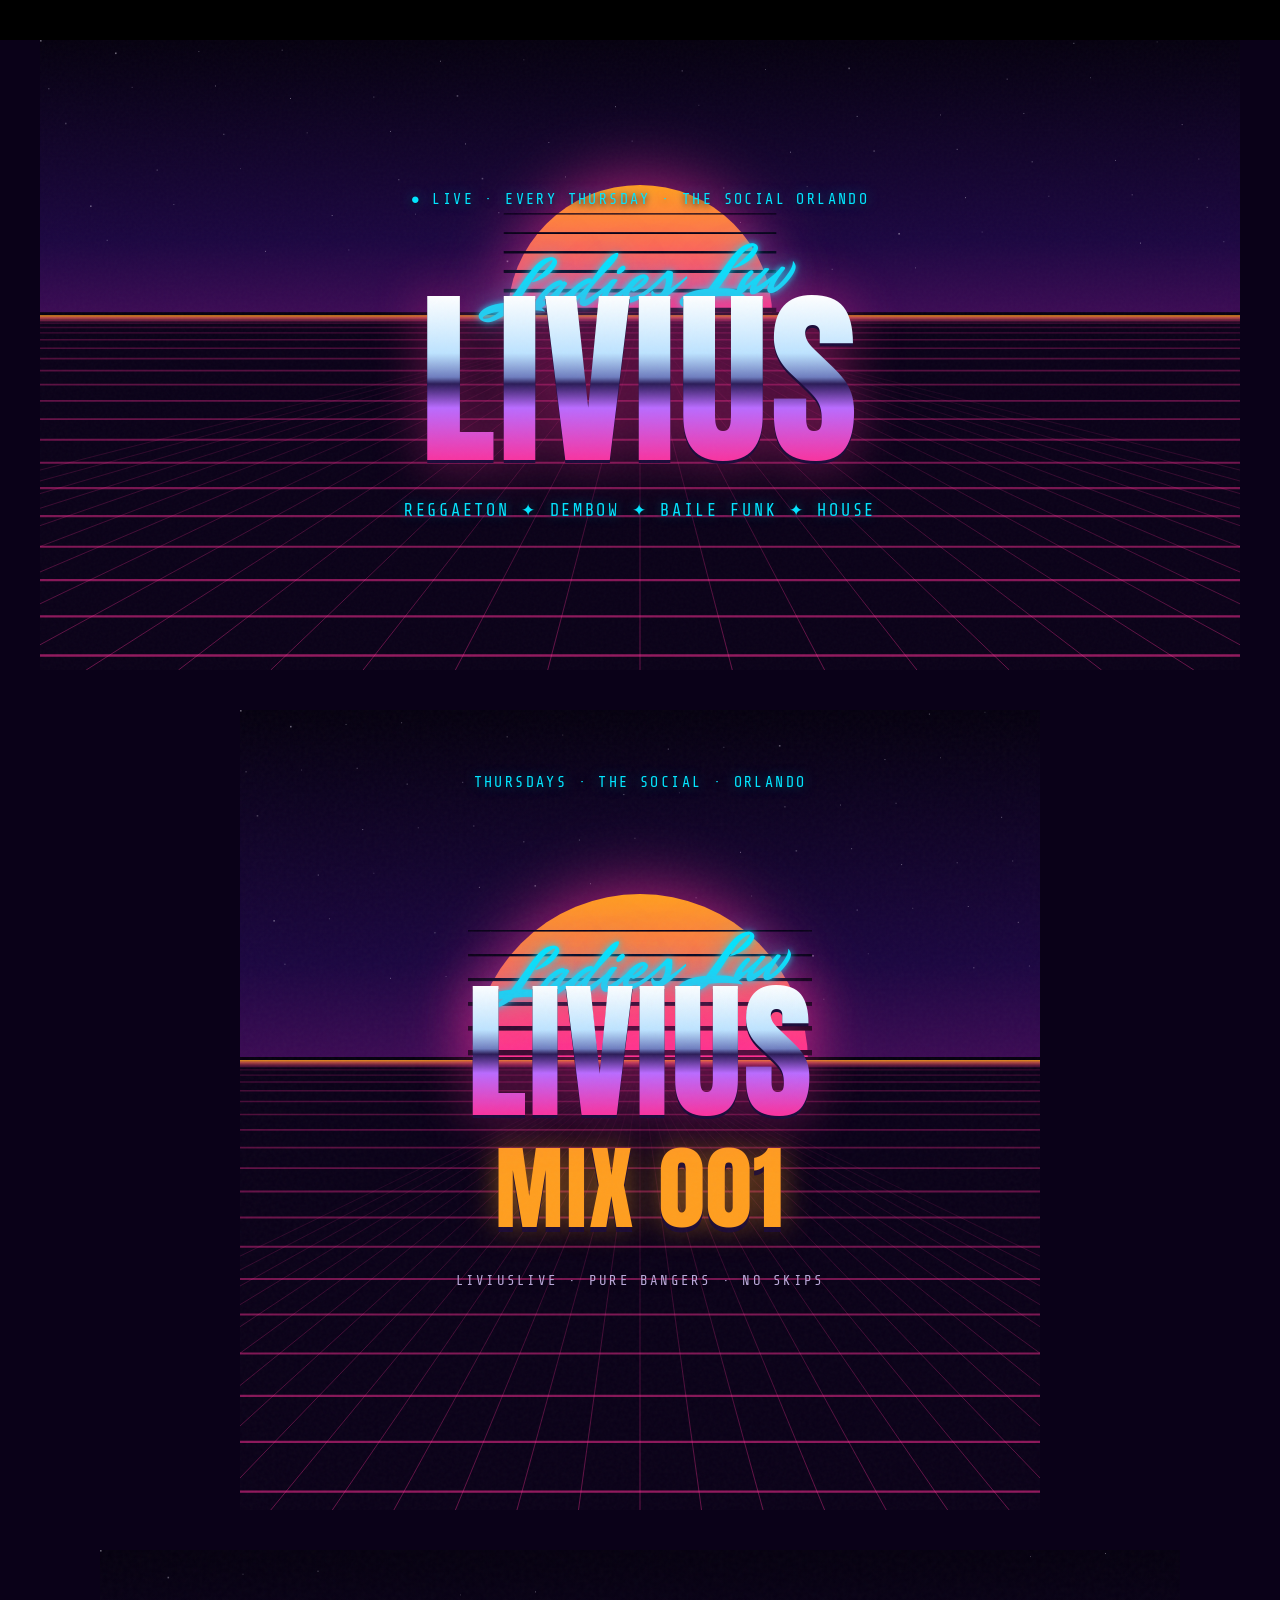
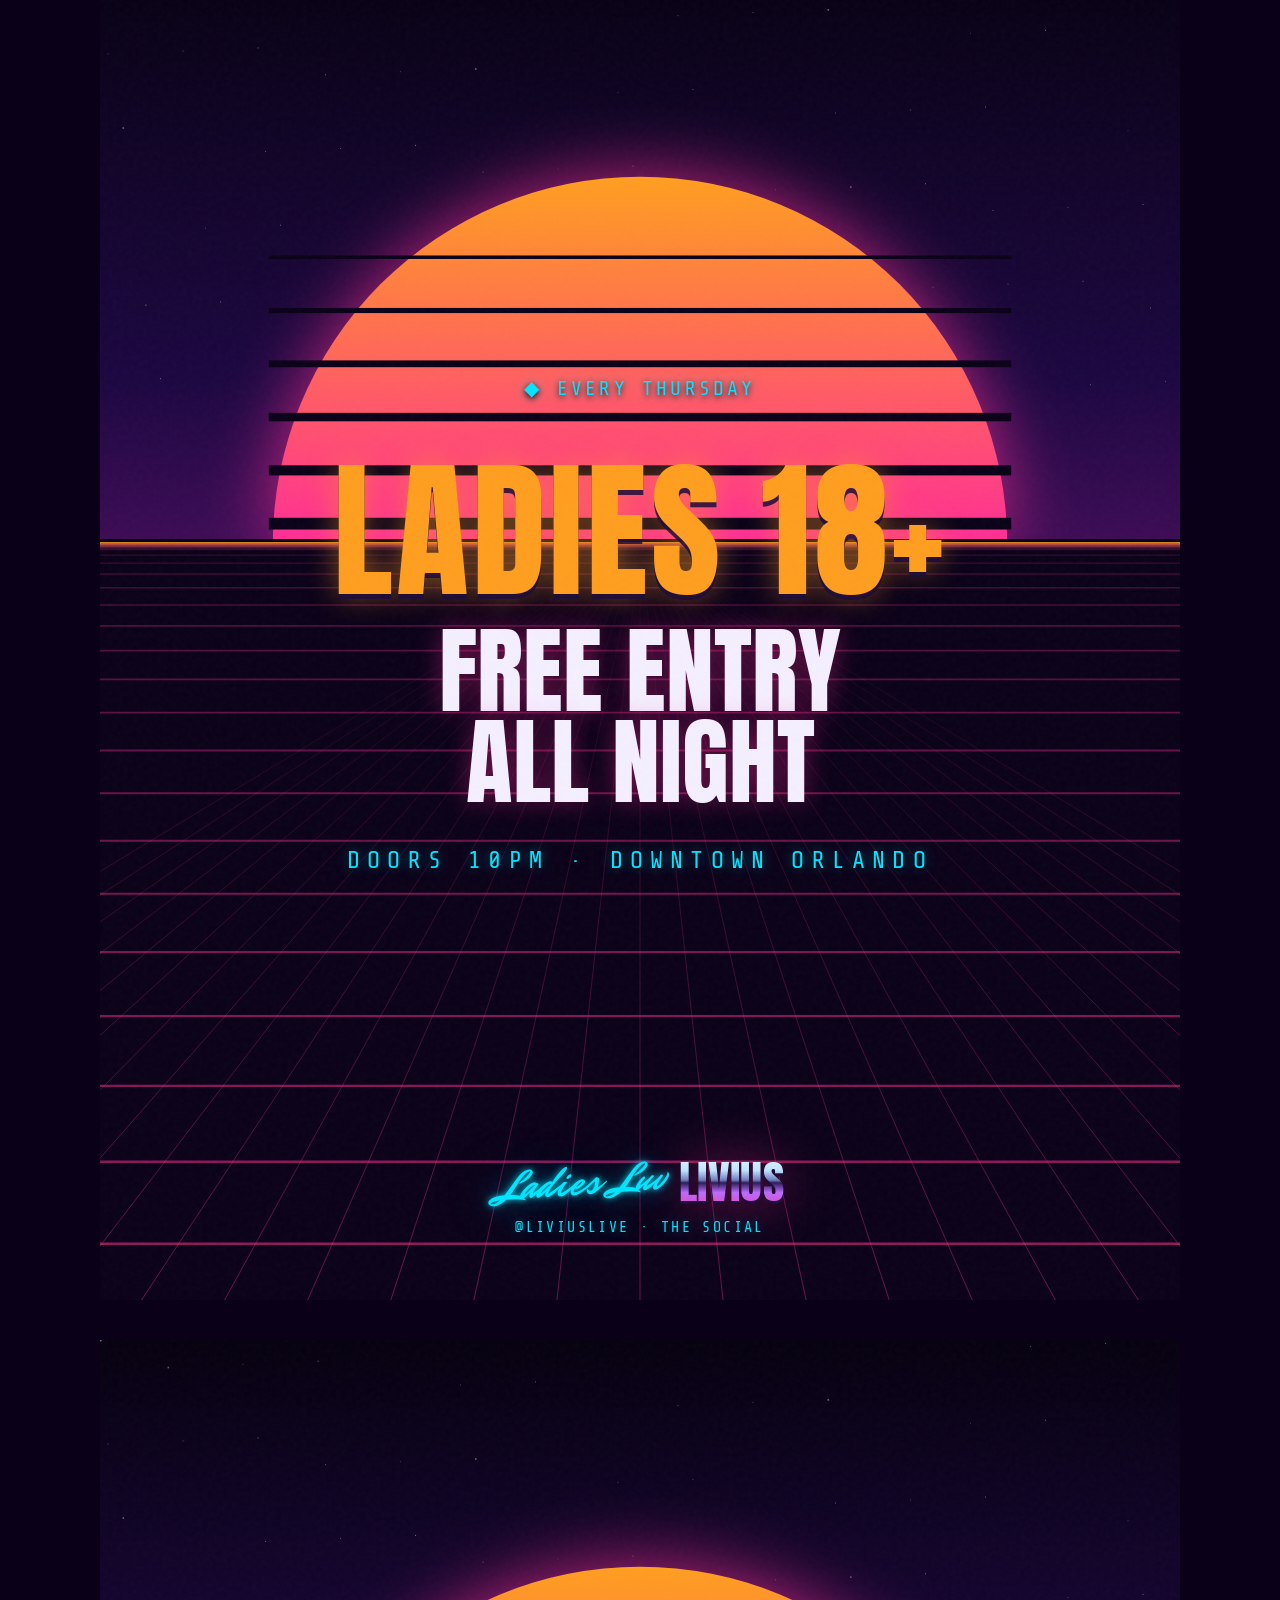
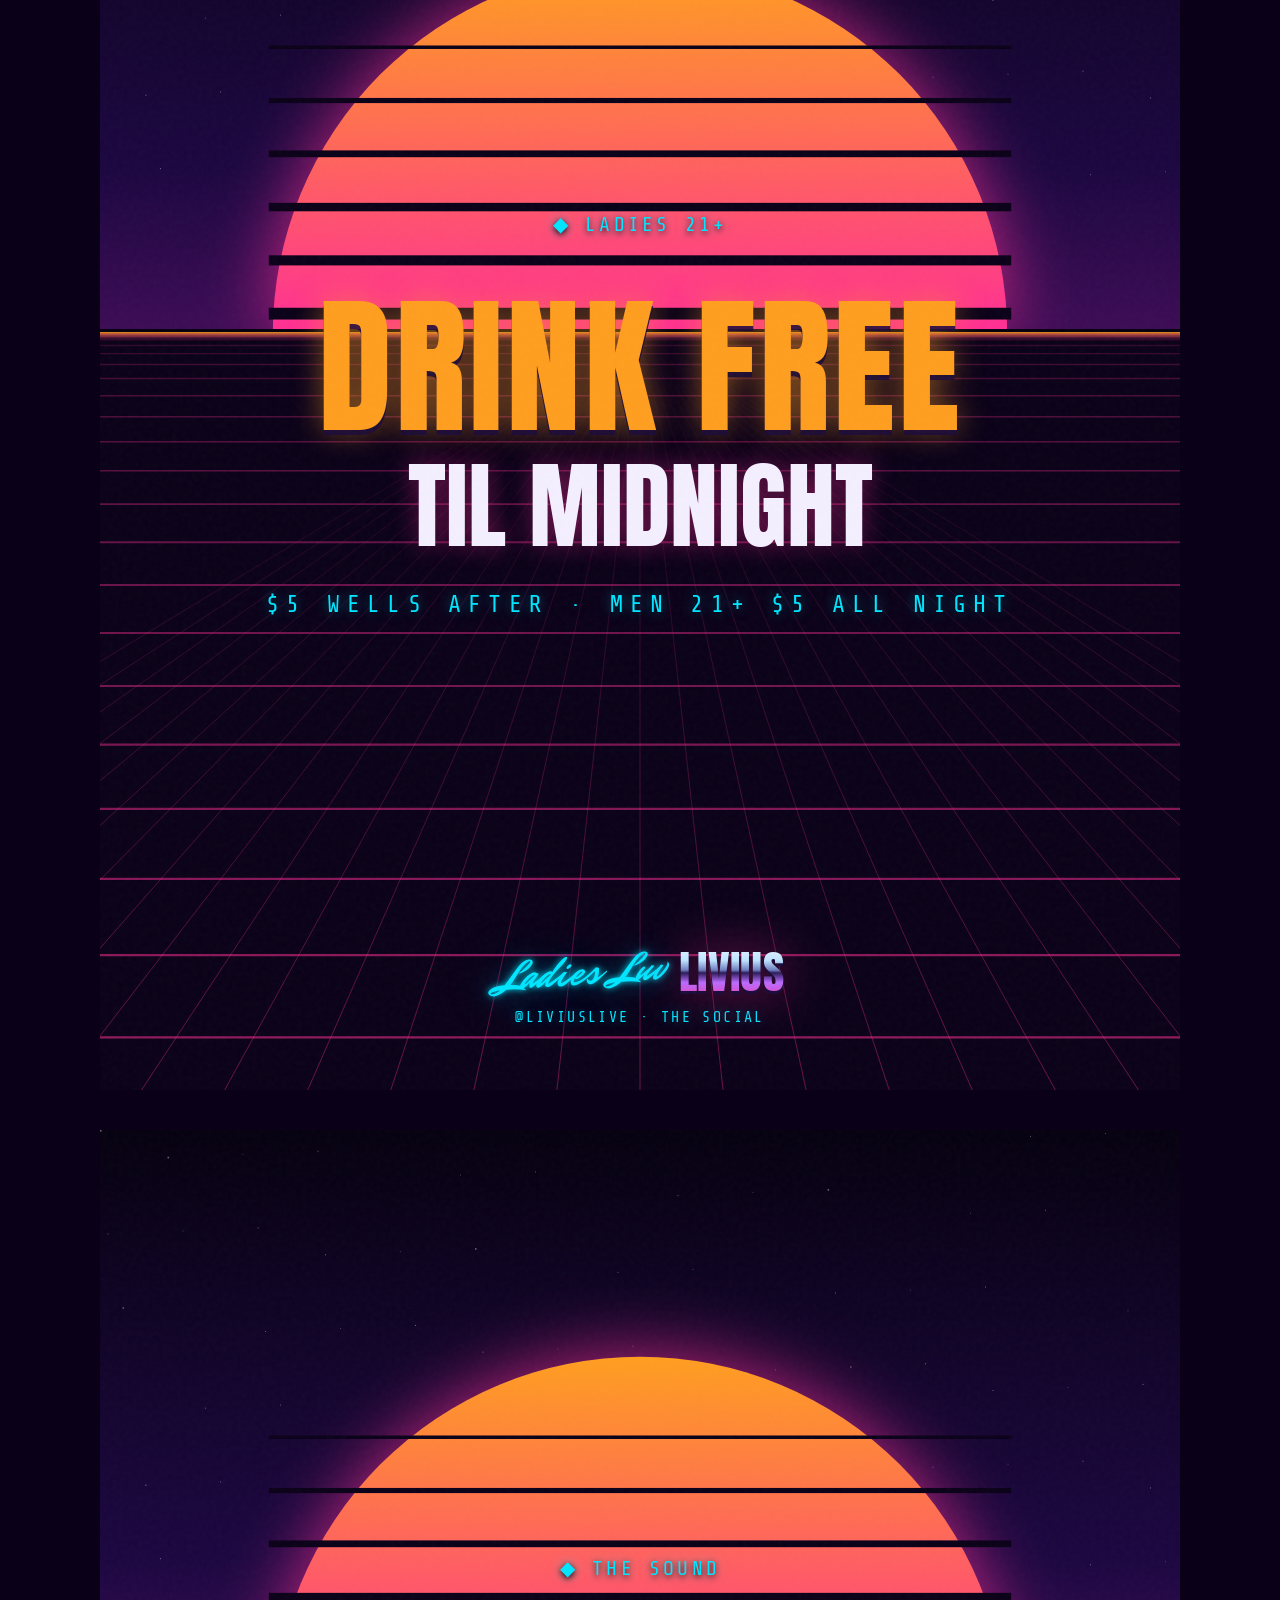
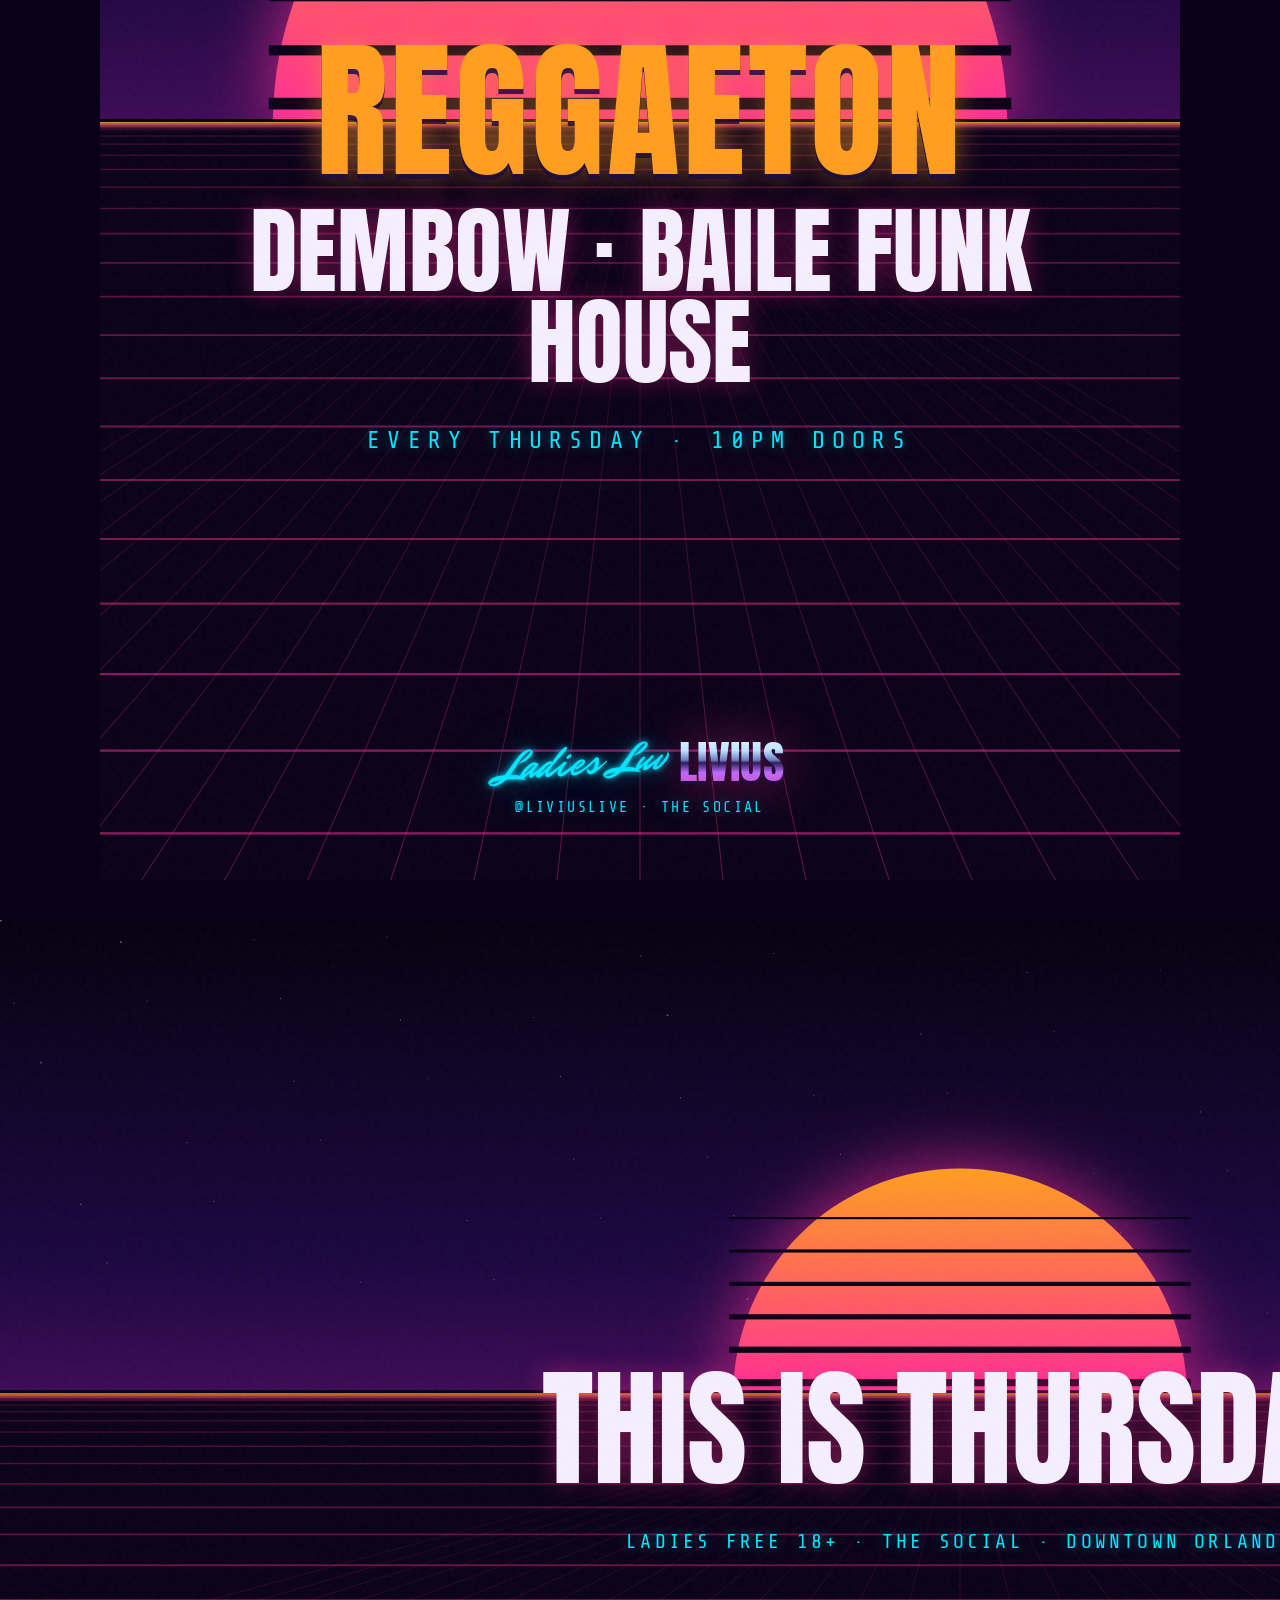
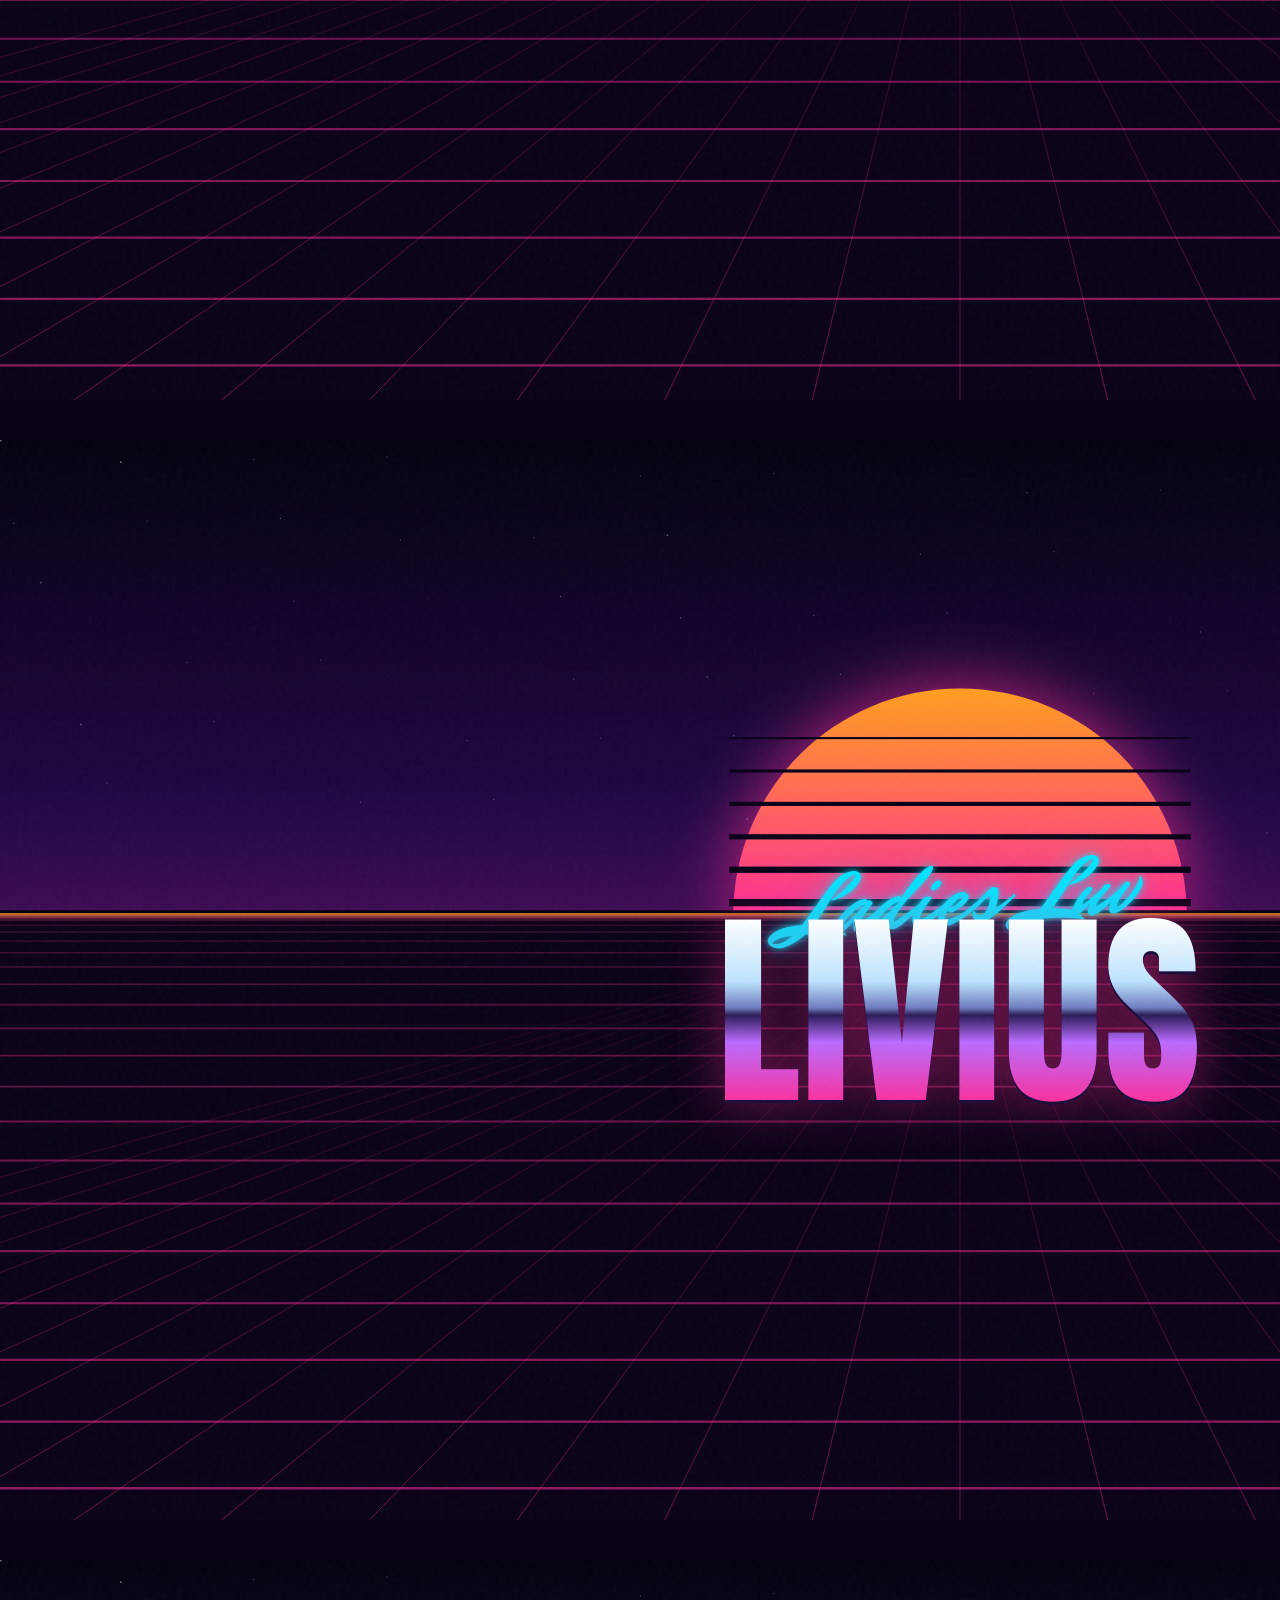
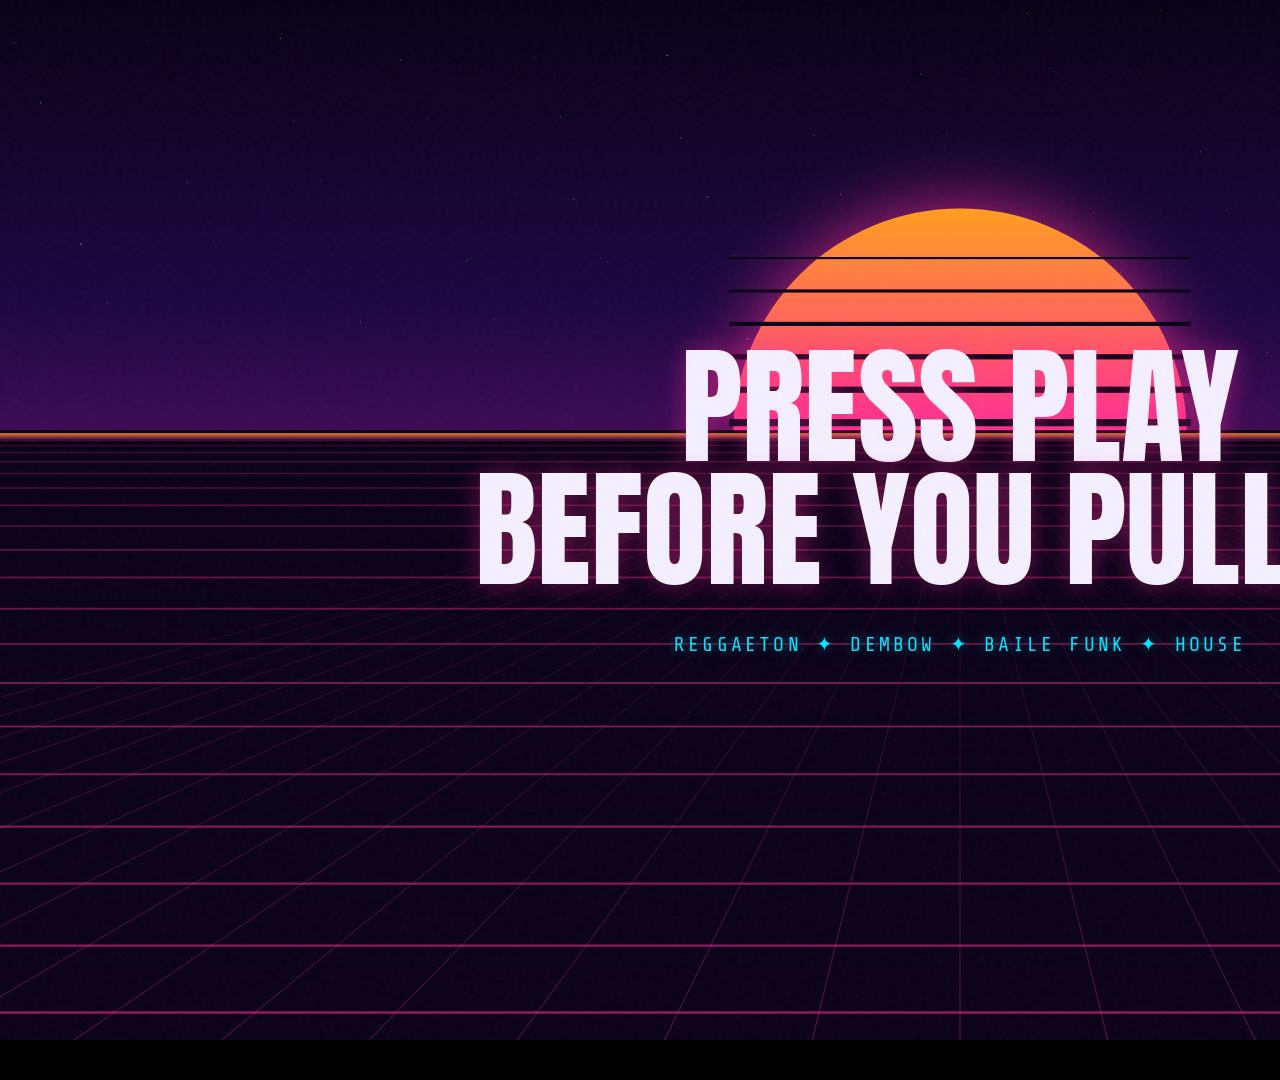
==== kit/art/boards.html @ 1277848a "feat(kit): complete Wix plug-and-play kit — restyle, art, seamless loops, README, zip restyle.js liv" ====
<!DOCTYPE html>
<html lang="en">
<head>
<meta charset="UTF-8">
<title>L3X kit art boards</title>
<link rel="stylesheet" href="../../css/tokens.css">
<style>
  html { background: #000; }
  .board { position: relative; overflow: hidden; background: var(--bg); margin: 40px auto; }
  .board canvas { position: absolute; inset: 0; }
  .b-grain {
    position: absolute; inset: 0; opacity: 0.03; pointer-events: none; z-index: 3;
    background-image: url("data:image/svg+xml,%3Csvg viewBox='0 0 256 256' xmlns='http://www.w3.org/2000/svg'%3E%3Cfilter id='n'%3E%3CfeTurbulence type='fractalNoise' baseFrequency='0.85' numOctaves='4' stitchTiles='stitch'/%3E%3C/filter%3E%3Crect width='100%25' height='100%25' filter='url(%23n)'/%3E%3C/svg%3E");
  }
  .b-inner {
    position: relative; z-index: 2; height: 100%;
    display: flex; flex-direction: column; align-items: center; justify-content: center;
    text-align: center;
  }
  .chrome {
    font-family: var(--f-block);
    line-height: 0.9;
    letter-spacing: 0.01em;
    background: linear-gradient(180deg, #FFFFFF 0%, #BDE3FF 34%, #6E7DBF 48%, #2A1B57 52%, #B96BFF 66%, #FF2D95 100%);
    -webkit-background-clip: text; background-clip: text; color: transparent;
    filter: drop-shadow(0 3px 0 #1B0B3A) drop-shadow(0 0 26px rgba(255,45,149,.45));
  }
  .script {
    font-family: var(--f-script); color: var(--cyan); line-height: 1;
    transform: rotate(-4deg);
    text-shadow: 0 0 6px rgba(0,229,255,.9), 0 0 24px rgba(0,229,255,.45), 0 0 70px rgba(0,229,255,.25);
  }
  .mono { font-family: var(--f-mono); color: var(--cyan); letter-spacing: .16em; text-shadow: 0 2px 6px rgba(5,0,15,.95), 0 0 12px rgba(0,229,255,.5); }
  .mono.dim { color: var(--text-dim); text-shadow: 0 2px 6px rgba(5,0,15,.9); }
  .sunset {
    font-family: var(--f-block); color: var(--sunset); line-height: 0.95; letter-spacing: .02em;
    text-shadow: 0 5px 0 rgba(27,11,58,.85), 0 0 30px rgba(255,158,31,.5);
  }
  .white { font-family: var(--f-block); color: var(--text); line-height: 0.95; text-shadow: 0 0 26px rgba(255,45,149,.4); }

  #b-og { width: 1200px; height: 630px; }
  #b-og .script { font-size: 74px; margin-bottom: -22px; }
  #b-og .chrome { font-size: 190px; }
  #b-og .top { font-size: 15px; margin-bottom: 34px; }
  #b-og .bottom { font-size: 17px; margin-top: 34px; }

  #b-cover { width: 800px; height: 800px; }
  #b-cover .top { font-size: 15px; position: absolute; top: 64px; left: 0; right: 0; }
  #b-cover .script { font-size: 72px; margin-bottom: -20px; }
  #b-cover .chrome { font-size: 150px; }
  #b-cover .mix { font-size: 92px; margin-top: 26px; }
  #b-cover .bottom { font-size: 14px; margin-top: 40px; }

  .deal { width: 1080px; height: 1350px; }
  .deal .eyebrow-b { font-size: 20px; margin-bottom: 60px; }
  .deal .l1 { font-size: 150px; }
  .deal .l2 { font-size: 96px; margin-top: 22px; }
  .deal .l3 { font-size: 24px; margin-top: 40px; letter-spacing: .3em; }
  .deal .foot { position: absolute; bottom: 64px; left: 0; right: 0; z-index: 2; text-align: center; }
  .deal .foot .script { font-size: 42px; display: inline-block; margin-right: 14px; vertical-align: middle; }
  .deal .foot .chrome { vertical-align: middle; }
  .deal .foot .mono { font-size: 15px; display: block; margin-top: 16px; }

  .still { width: 1920px; height: 1080px; }
  .still .script { font-size: 88px; margin-bottom: -26px; }
  .still .chrome { font-size: 210px; }
  .still .big-white { font-size: 130px; }
  .still .sub { font-size: 20px; margin-top: 40px; }
</style>
</head>
<body>

<div class="board" id="b-og">
  <canvas data-grid></canvas><div class="b-grain"></div>
  <div class="b-inner">
    <div class="mono top">● LIVE · EVERY THURSDAY · THE SOCIAL ORLANDO</div>
    <div class="script">Ladies Luv</div>
    <div class="chrome">LIVIUS</div>
    <div class="mono bottom">REGGAETON ✦ DEMBOW ✦ BAILE FUNK ✦ HOUSE</div>
  </div>
</div>

<div class="board" id="b-cover">
  <canvas data-grid></canvas><div class="b-grain"></div>
  <div class="b-inner">
    <div class="mono top">THURSDAYS · THE SOCIAL · ORLANDO</div>
    <div class="script">Ladies Luv</div>
    <div class="chrome">LIVIUS</div>
    <div class="sunset mix">MIX 001</div>
    <div class="mono dim bottom">LIVIUSLIVE · PURE BANGERS · NO SKIPS</div>
  </div>
</div>

<div class="board deal" id="b-deal-1">
  <canvas data-grid></canvas><div class="b-grain"></div>
  <div class="b-inner">
    <div class="mono eyebrow-b">◆ EVERY THURSDAY</div>
    <div class="sunset l1">LADIES 18+</div>
    <div class="white l2">FREE ENTRY<br>ALL NIGHT</div>
    <div class="mono l3">DOORS 10PM · DOWNTOWN ORLANDO</div>
  </div>
  <div class="foot"><span class="script">Ladies Luv</span><span class="chrome" style="font-size:46px">LIVIUS</span><span class="mono">@LIVIUSLIVE · THE SOCIAL</span></div>
</div>

<div class="board deal" id="b-deal-2">
  <canvas data-grid></canvas><div class="b-grain"></div>
  <div class="b-inner">
    <div class="mono eyebrow-b">◆ LADIES 21+</div>
    <div class="sunset l1">DRINK FREE</div>
    <div class="white l2">TIL MIDNIGHT</div>
    <div class="mono l3">$5 WELLS AFTER · MEN 21+ $5 ALL NIGHT</div>
  </div>
  <div class="foot"><span class="script">Ladies Luv</span><span class="chrome" style="font-size:46px">LIVIUS</span><span class="mono">@LIVIUSLIVE · THE SOCIAL</span></div>
</div>

<div class="board deal" id="b-deal-3">
  <canvas data-grid></canvas><div class="b-grain"></div>
  <div class="b-inner">
    <div class="mono eyebrow-b">◆ THE SOUND</div>
    <div class="sunset l1">REGGAETON</div>
    <div class="white l2">DEMBOW · BAILE FUNK<br>HOUSE</div>
    <div class="mono l3">EVERY THURSDAY · 10PM DOORS</div>
  </div>
  <div class="foot"><span class="script">Ladies Luv</span><span class="chrome" style="font-size:46px">LIVIUS</span><span class="mono">@LIVIUSLIVE · THE SOCIAL</span></div>
</div>

<div class="board still" id="b-still-1">
  <canvas data-grid></canvas><div class="b-grain"></div>
  <div class="b-inner">
    <div class="big-white white">THIS IS THURSDAY</div>
    <div class="mono sub">LADIES FREE 18+ · THE SOCIAL · DOWNTOWN ORLANDO</div>
  </div>
</div>

<div class="board still" id="b-still-2">
  <canvas data-grid></canvas><div class="b-grain"></div>
  <div class="b-inner">
    <div class="script">Ladies Luv</div>
    <div class="chrome">LIVIUS</div>
  </div>
</div>

<div class="board still" id="b-still-3">
  <canvas data-grid></canvas><div class="b-grain"></div>
  <div class="b-inner">
    <div class="big-white white">PRESS PLAY<br>BEFORE YOU PULL UP</div>
    <div class="mono sub">REGGAETON ✦ DEMBOW ✦ BAILE FUNK ✦ HOUSE</div>
  </div>
</div>

<script type="module">
import { initGrid } from '../../js/fx.js';
document.querySelectorAll('.board').forEach((b) => {
  const c = b.querySelector('canvas[data-grid]');
  const g = initGrid(c, { w: b.offsetWidth, h: b.offsetHeight });
  g.stop();
  g.draw(1200); // one static frame
});
</script>
</body>
</html>
---- css/tokens.css ----
@import url('https://fonts.googleapis.com/css2?family=Mr+Dafoe&family=Anton&family=Oswald:wght@300;400;500;600&family=Share+Tech+Mono&display=swap');

:root {
  --bg: #0A0118;
  --bg-deep: #05000F;
  --surface: rgba(22, 9, 44, 0.55);
  --surface-solid: #140826;
  --border: rgba(255, 45, 149, 0.18);
  --border-cyan: rgba(0, 229, 255, 0.22);
  --magenta: #FF2D95;
  --cyan: #00E5FF;
  --sunset: #FF9E1F;
  --violet: #7B2FBE;
  --text: #F4EFFF;
  --text-dim: #B9A8D9;
  --text-mute: #7E6CA8;
  --ease: cubic-bezier(0.16, 1, 0.3, 1);
  --f-script: 'Mr Dafoe', cursive;
  --f-block: 'Anton', sans-serif;
  --f-cond: 'Oswald', sans-serif;
  --f-mono: 'Share Tech Mono', monospace;
}

* { margin: 0; padding: 0; box-sizing: border-box; }

html {
  background: var(--bg);
  color: var(--text);
  font-family: var(--f-cond);
  scroll-behavior: smooth;
}

body { background: var(--bg); min-height: 100vh; overflow-x: hidden; }

::selection { background: var(--magenta); color: var(--bg); }
::-webkit-scrollbar { width: 5px; }
::-webkit-scrollbar-track { background: var(--bg-deep); }
::-webkit-scrollbar-thumb { background: #3A1D6E; border-radius: 3px; }

a { color: inherit; text-decoration: none; }
img, video, canvas { display: block; max-width: 100%; }

.eyebrow {
  font-family: var(--f-mono);
  font-size: 12px;
  letter-spacing: 0.14em;
  text-transform: uppercase;
  color: var(--cyan);
}

.reveal {
  opacity: 0;
  transform: translateY(40px);
  transition: opacity 0.7s var(--ease), transform 0.7s var(--ease);
}
.reveal.visible { opacity: 1; transform: none; }

.grain {
  position: fixed;
  inset: 0;
  opacity: 0.025;
  pointer-events: none;
  z-index: 9999;
  background-image: url("data:image/svg+xml,%3Csvg viewBox='0 0 256 256' xmlns='http://www.w3.org/2000/svg'%3E%3Cfilter id='n'%3E%3CfeTurbulence type='fractalNoise' baseFrequency='0.85' numOctaves='4' stitchTiles='stitch'/%3E%3C/filter%3E%3Crect width='100%25' height='100%25' filter='url(%23n)'/%3E%3C/svg%3E");
}

@media (prefers-reduced-motion: reduce) {
  .reveal { opacity: 1; transform: none; transition: none; }
  *, *::before, *::after {
    animation-duration: 0.01ms !important;
    animation-iteration-count: 1 !important;
    transition-duration: 0.01ms !important;
  }
  html { scroll-behavior: auto; }
}
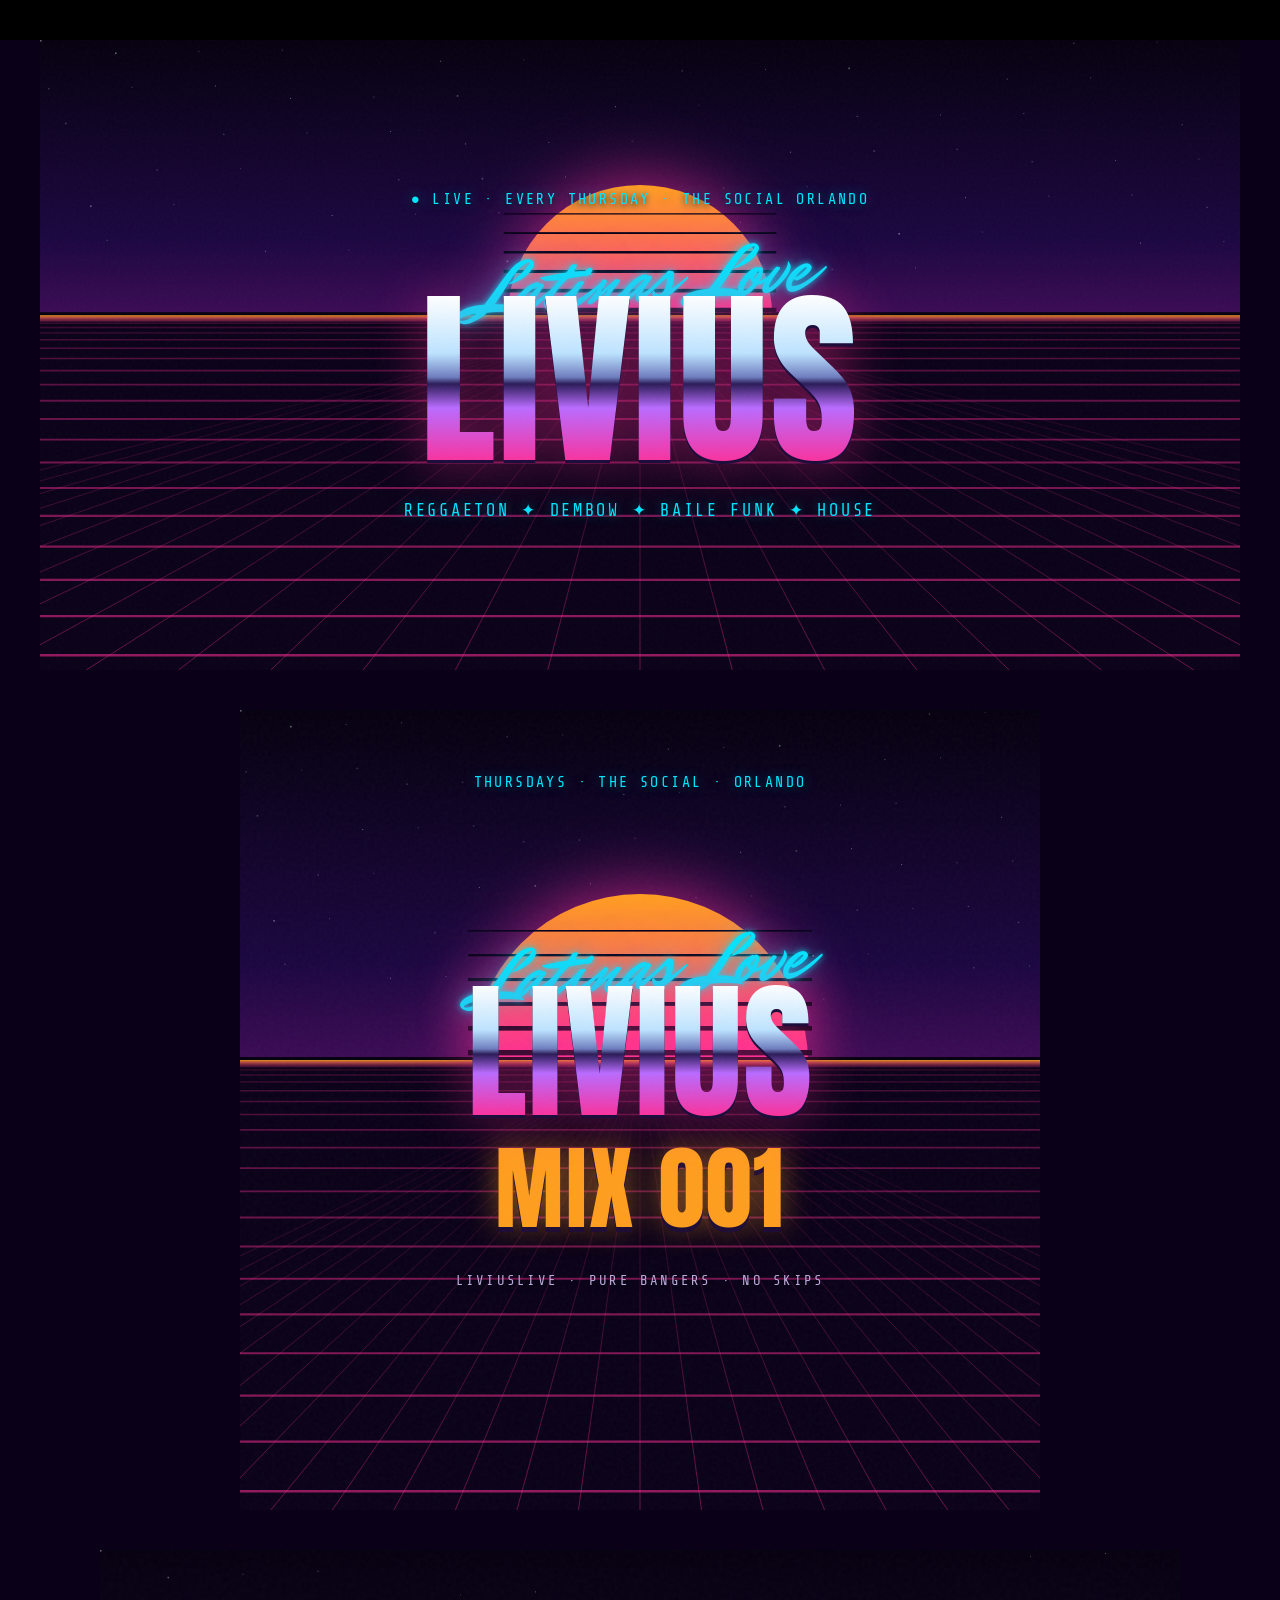
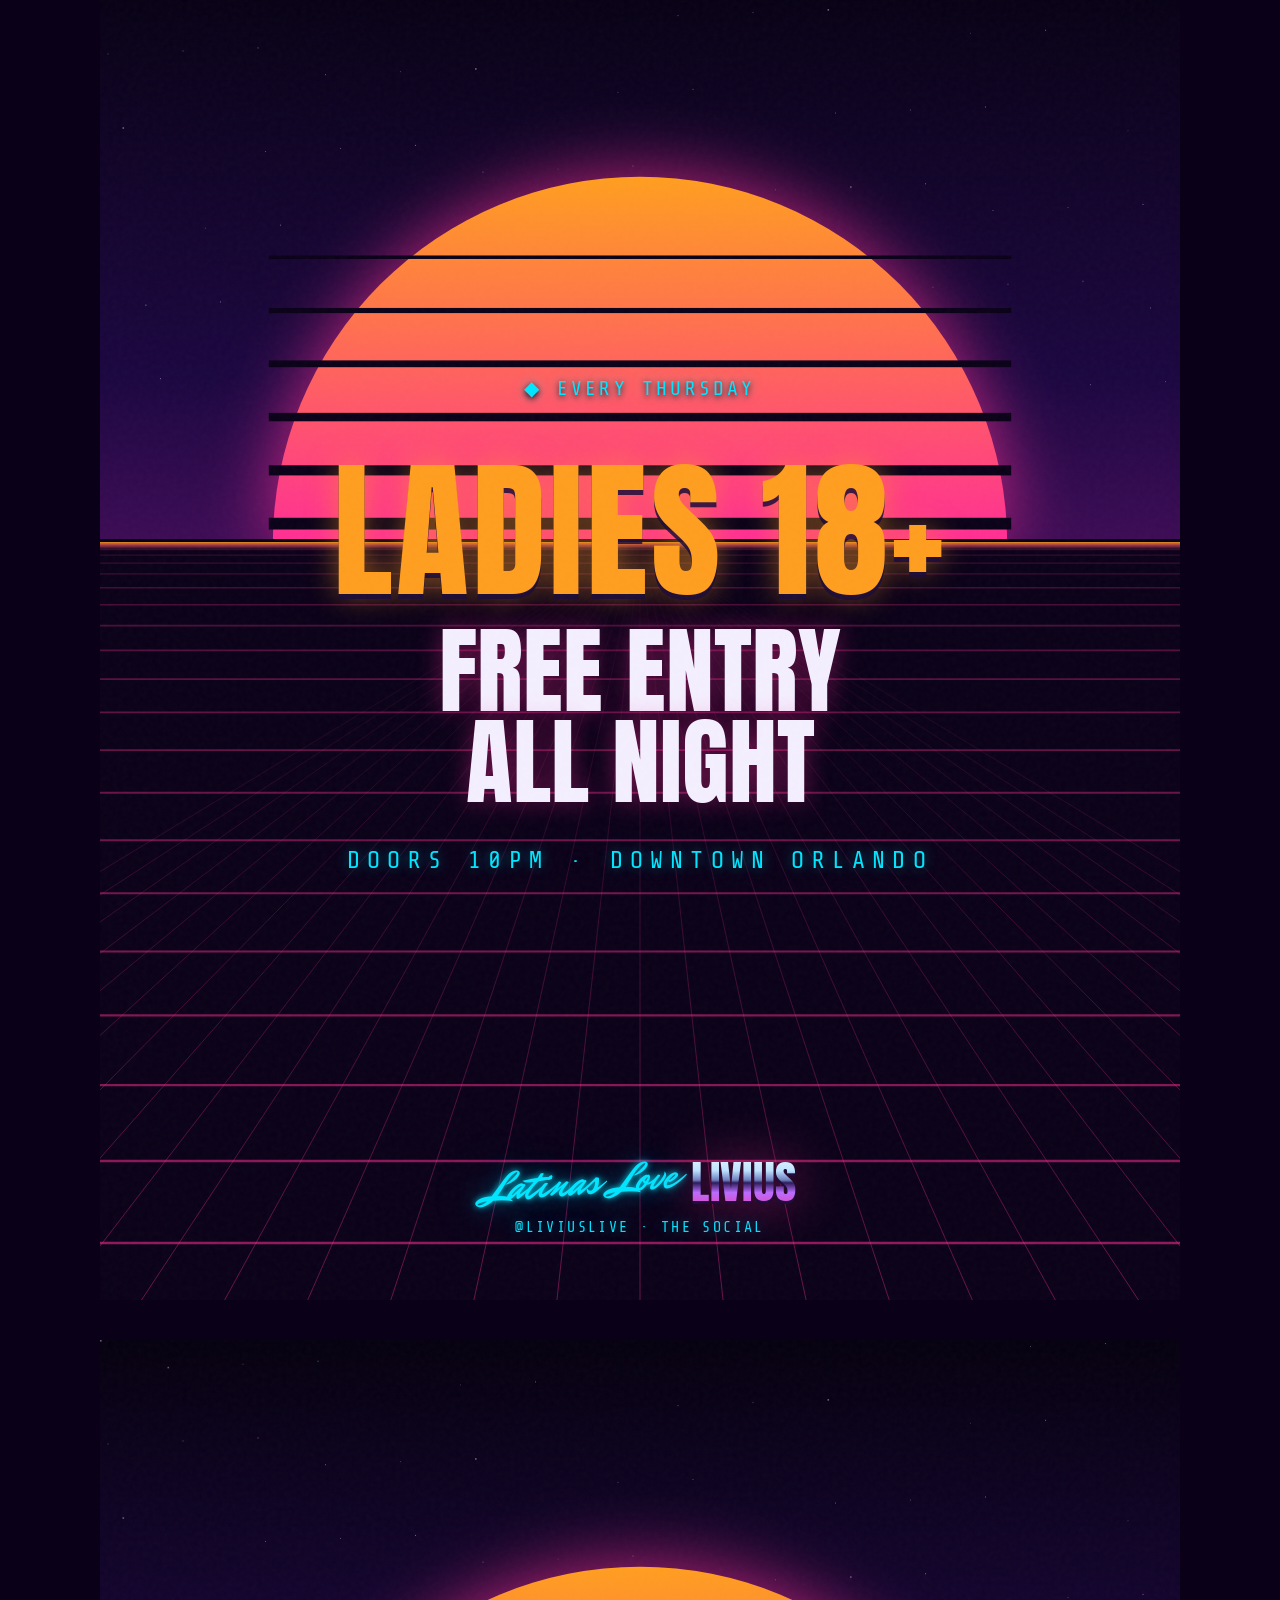
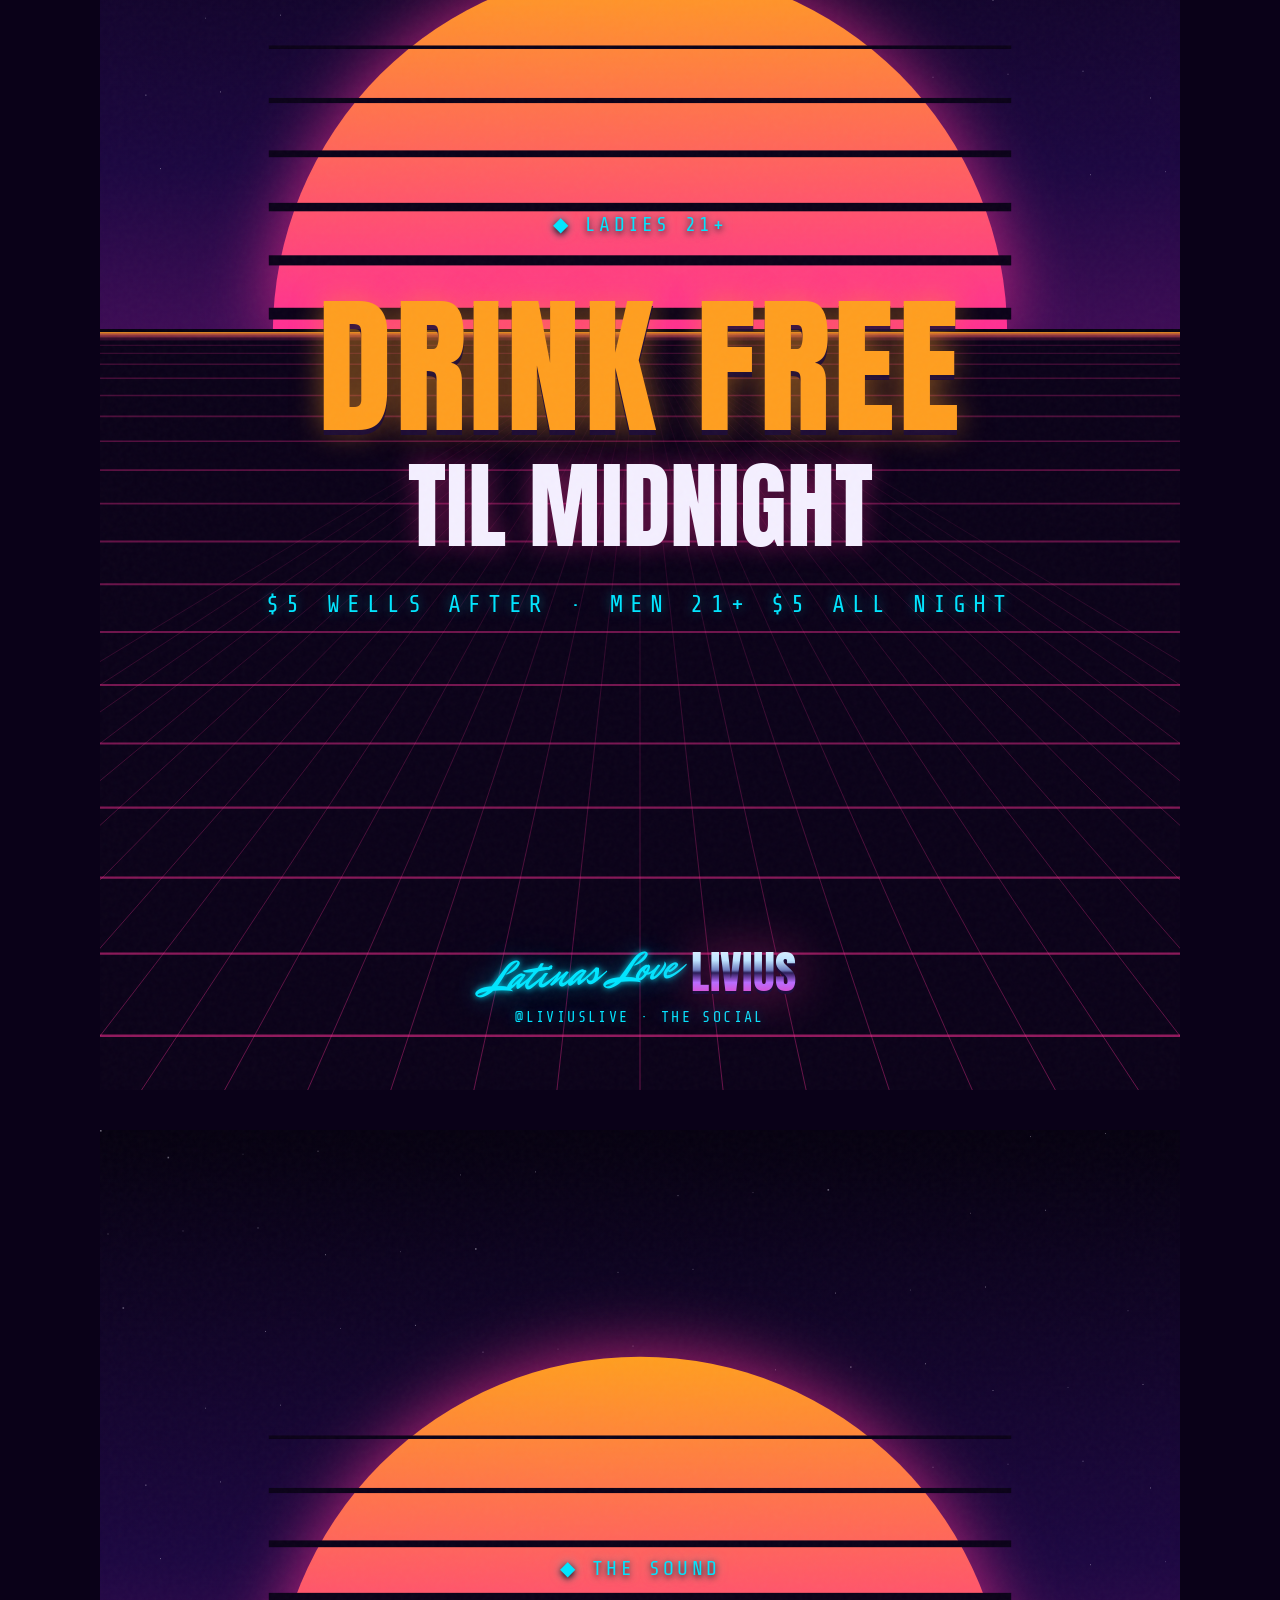
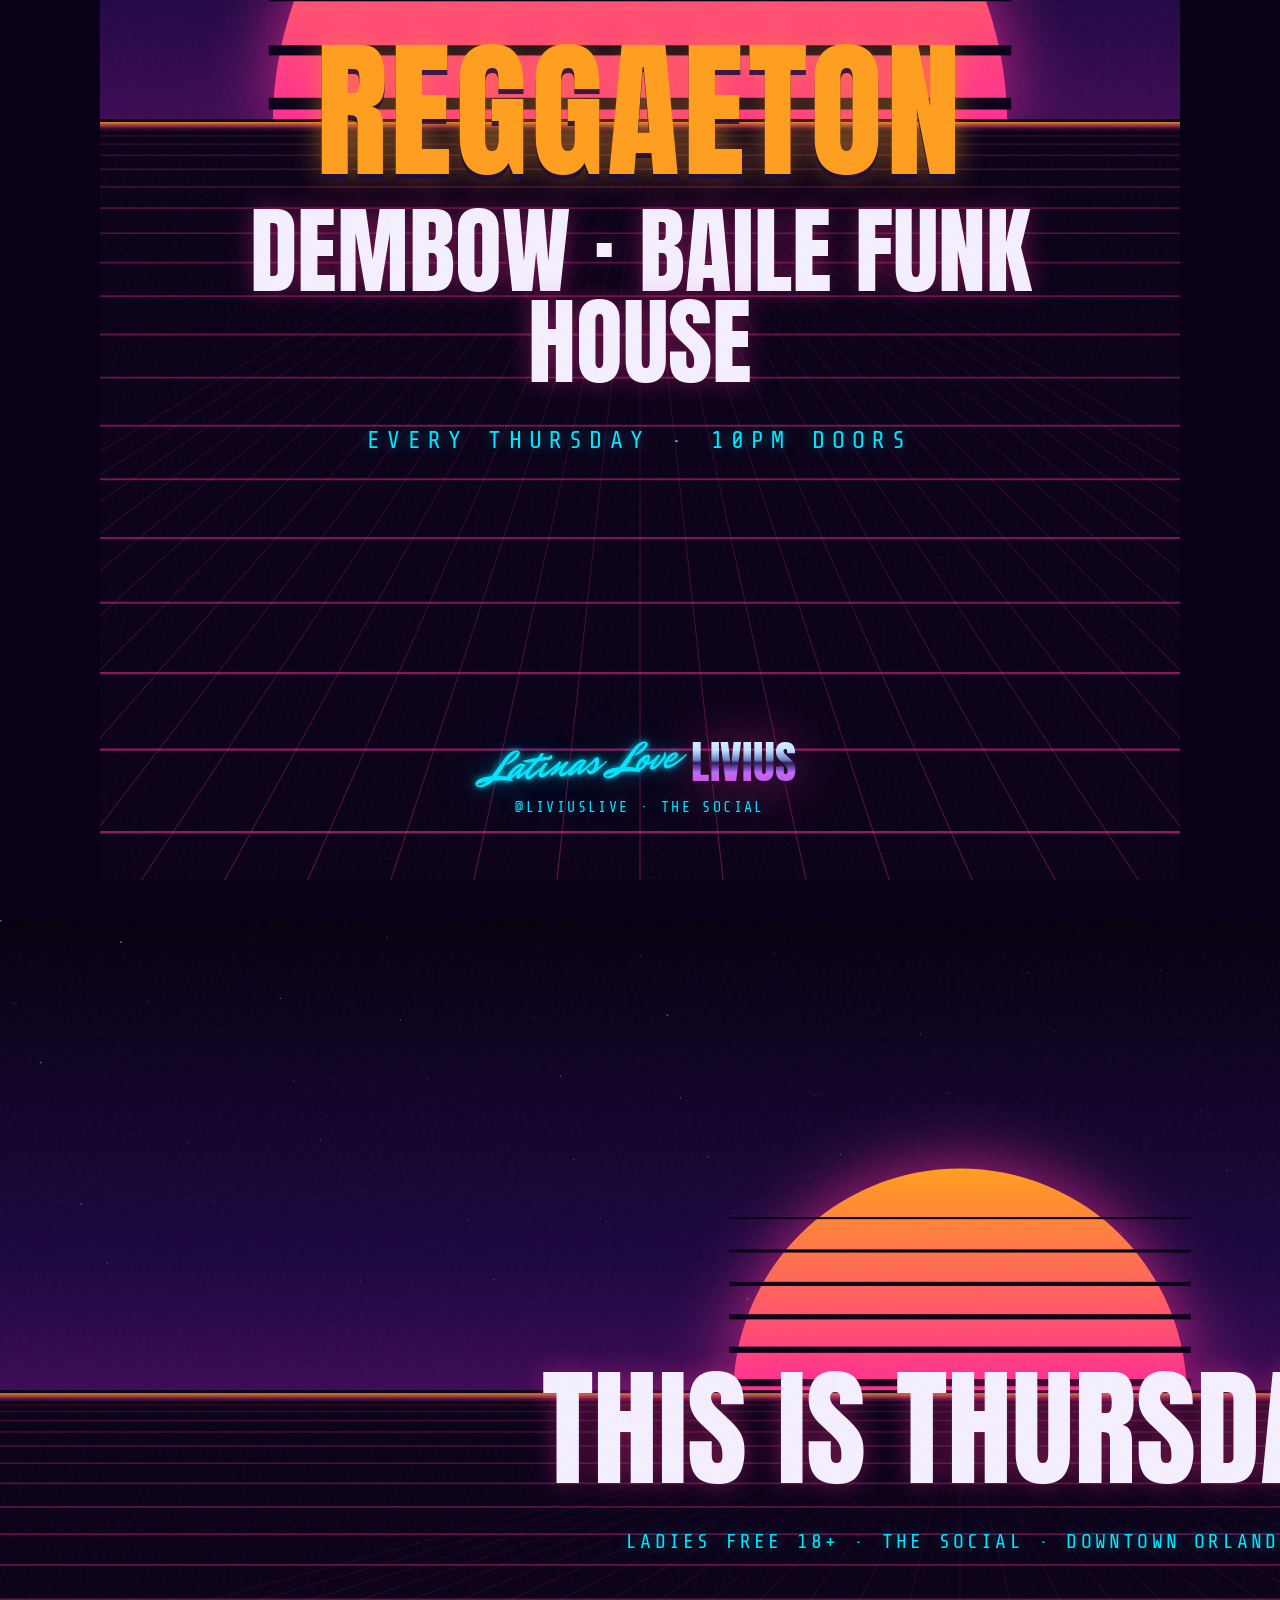
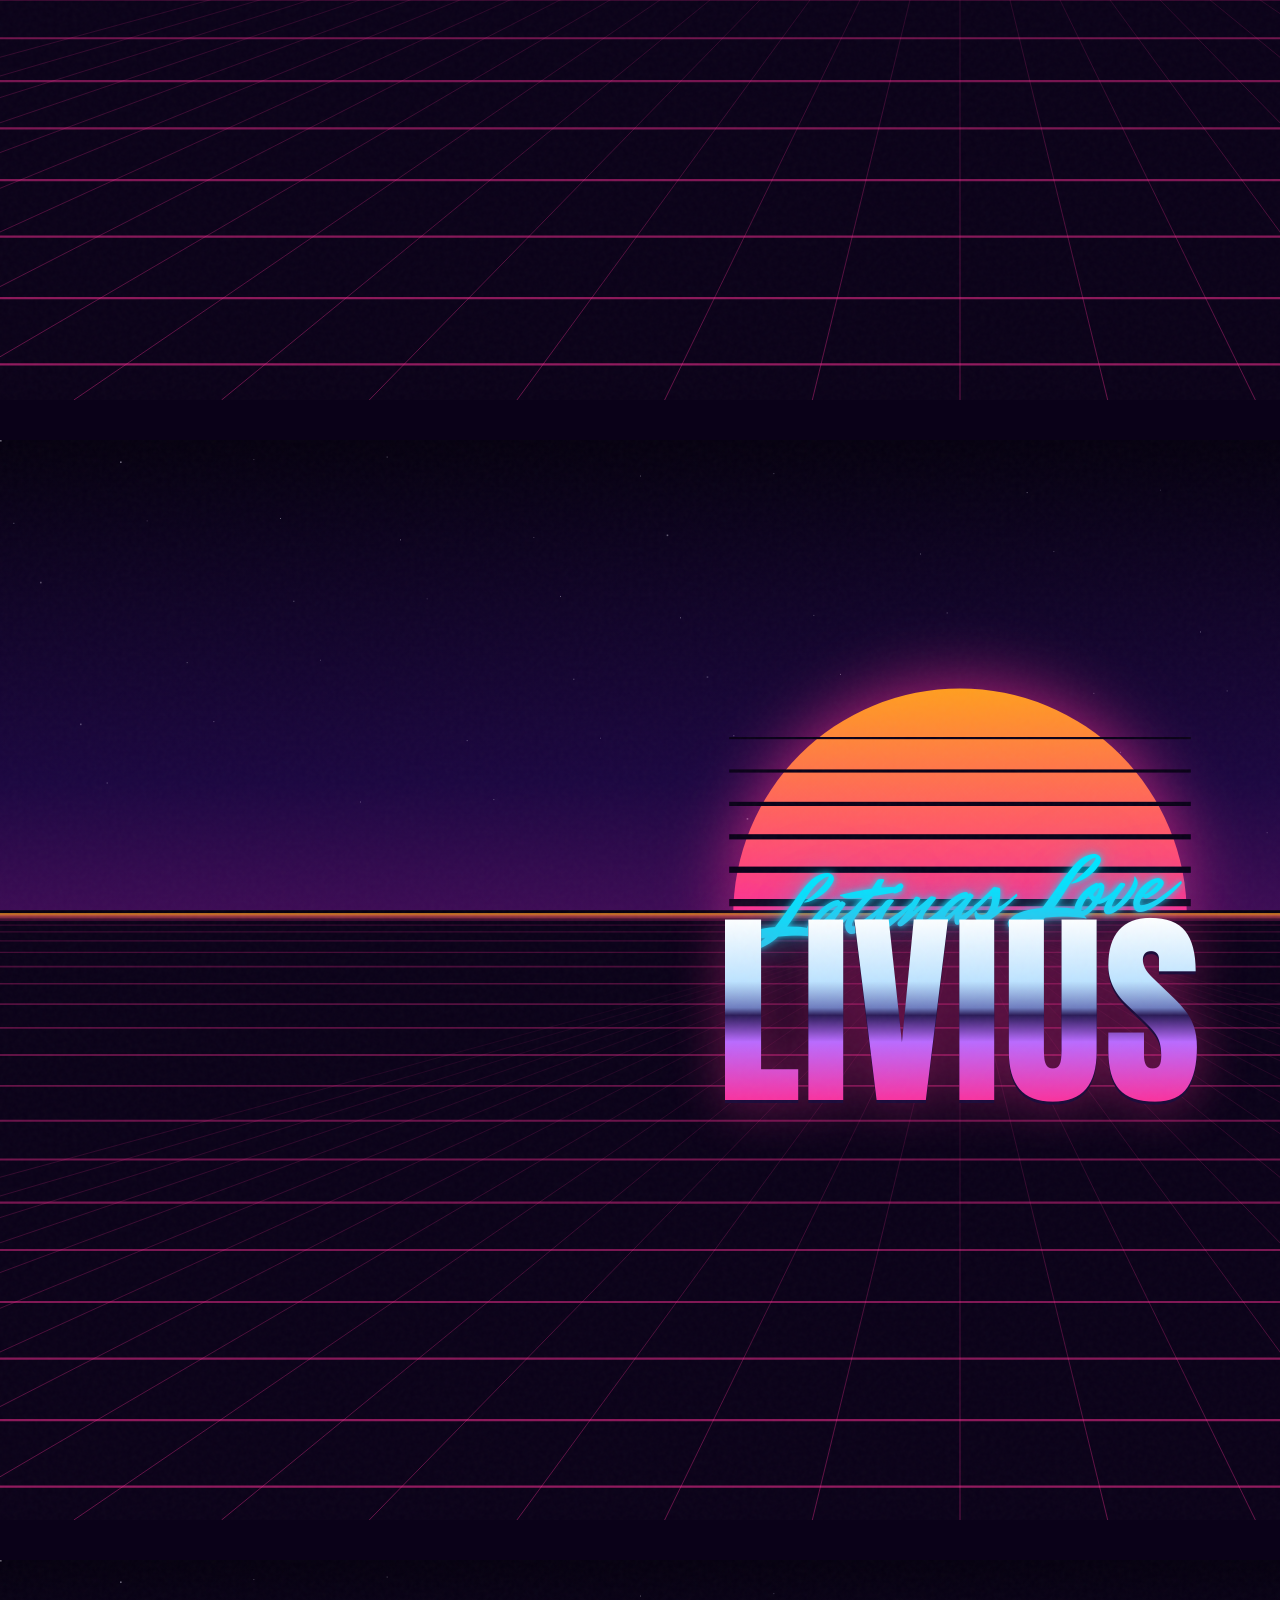
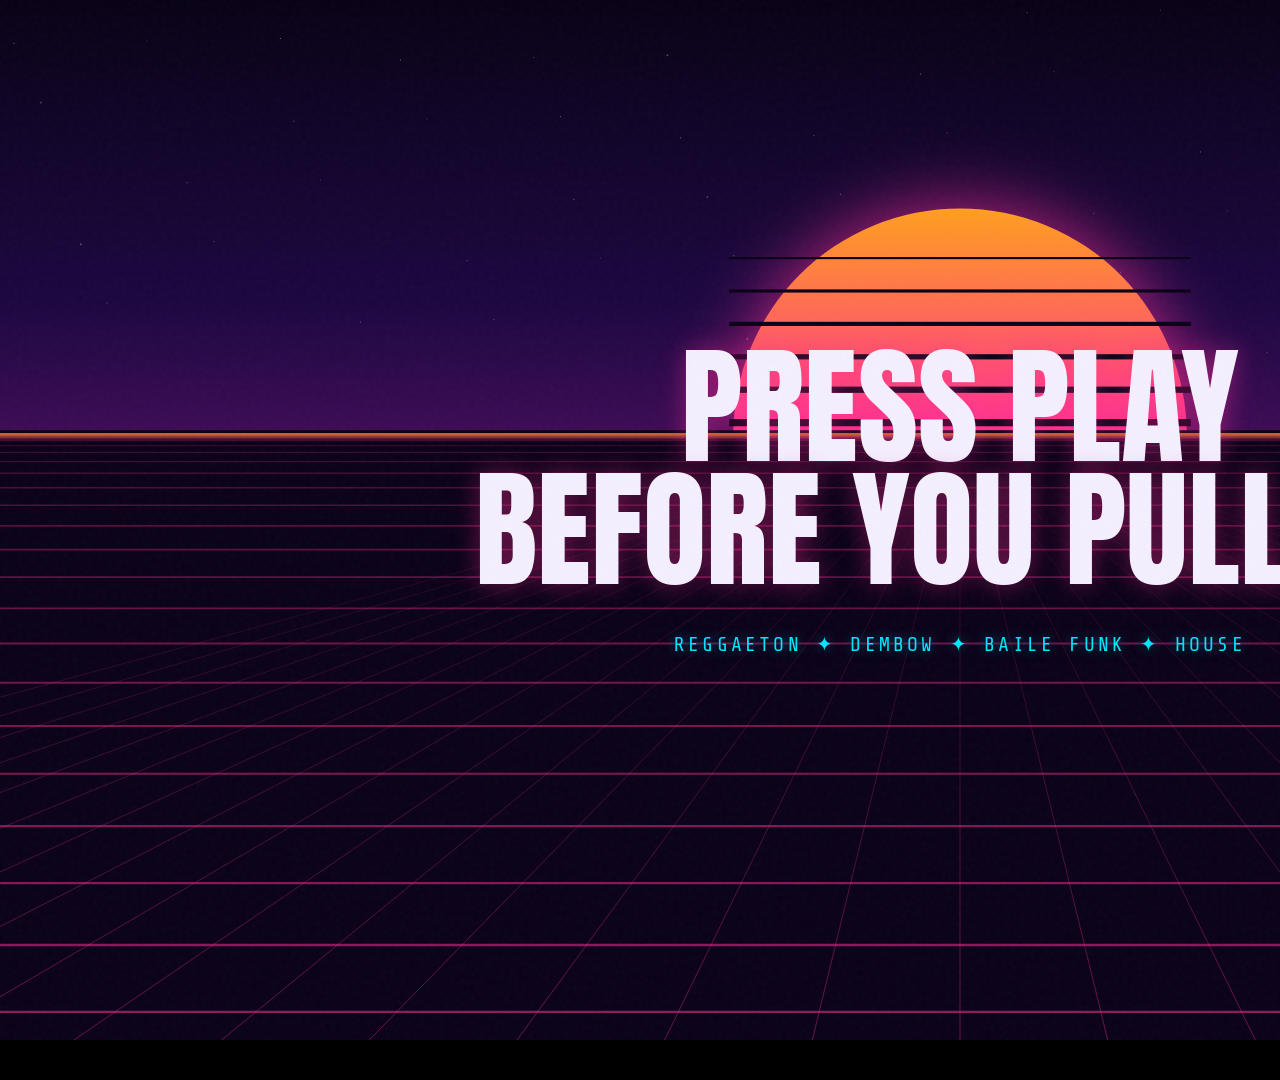
==== commit 5300a527: "feat: rename to Latinas Love Livius across site, graphics, and kit" ====
--- a/kit/art/boards.html
+++ b/kit/art/boards.html
@@ -74,7 +74,7 @@
   <canvas data-grid></canvas><div class="b-grain"></div>
   <div class="b-inner">
     <div class="mono top">● LIVE · EVERY THURSDAY · THE SOCIAL ORLANDO</div>
-    <div class="script">Ladies Luv</div>
+    <div class="script">Latinas Love</div>
     <div class="chrome">LIVIUS</div>
     <div class="mono bottom">REGGAETON ✦ DEMBOW ✦ BAILE FUNK ✦ HOUSE</div>
   </div>
@@ -84,7 +84,7 @@
   <canvas data-grid></canvas><div class="b-grain"></div>
   <div class="b-inner">
     <div class="mono top">THURSDAYS · THE SOCIAL · ORLANDO</div>
-    <div class="script">Ladies Luv</div>
+    <div class="script">Latinas Love</div>
     <div class="chrome">LIVIUS</div>
     <div class="sunset mix">MIX 001</div>
     <div class="mono dim bottom">LIVIUSLIVE · PURE BANGERS · NO SKIPS</div>
@@ -99,7 +99,7 @@
     <div class="white l2">FREE ENTRY<br>ALL NIGHT</div>
     <div class="mono l3">DOORS 10PM · DOWNTOWN ORLANDO</div>
   </div>
-  <div class="foot"><span class="script">Ladies Luv</span><span class="chrome" style="font-size:46px">LIVIUS</span><span class="mono">@LIVIUSLIVE · THE SOCIAL</span></div>
+  <div class="foot"><span class="script">Latinas Love</span><span class="chrome" style="font-size:46px">LIVIUS</span><span class="mono">@LIVIUSLIVE · THE SOCIAL</span></div>
 </div>
 
 <div class="board deal" id="b-deal-2">
@@ -110,7 +110,7 @@
     <div class="white l2">TIL MIDNIGHT</div>
     <div class="mono l3">$5 WELLS AFTER · MEN 21+ $5 ALL NIGHT</div>
   </div>
-  <div class="foot"><span class="script">Ladies Luv</span><span class="chrome" style="font-size:46px">LIVIUS</span><span class="mono">@LIVIUSLIVE · THE SOCIAL</span></div>
+  <div class="foot"><span class="script">Latinas Love</span><span class="chrome" style="font-size:46px">LIVIUS</span><span class="mono">@LIVIUSLIVE · THE SOCIAL</span></div>
 </div>
 
 <div class="board deal" id="b-deal-3">
@@ -121,7 +121,7 @@
     <div class="white l2">DEMBOW · BAILE FUNK<br>HOUSE</div>
     <div class="mono l3">EVERY THURSDAY · 10PM DOORS</div>
   </div>
-  <div class="foot"><span class="script">Ladies Luv</span><span class="chrome" style="font-size:46px">LIVIUS</span><span class="mono">@LIVIUSLIVE · THE SOCIAL</span></div>
+  <div class="foot"><span class="script">Latinas Love</span><span class="chrome" style="font-size:46px">LIVIUS</span><span class="mono">@LIVIUSLIVE · THE SOCIAL</span></div>
 </div>
 
 <div class="board still" id="b-still-1">
@@ -135,7 +135,7 @@
 <div class="board still" id="b-still-2">
   <canvas data-grid></canvas><div class="b-grain"></div>
   <div class="b-inner">
-    <div class="script">Ladies Luv</div>
+    <div class="script">Latinas Love</div>
     <div class="chrome">LIVIUS</div>
   </div>
 </div>
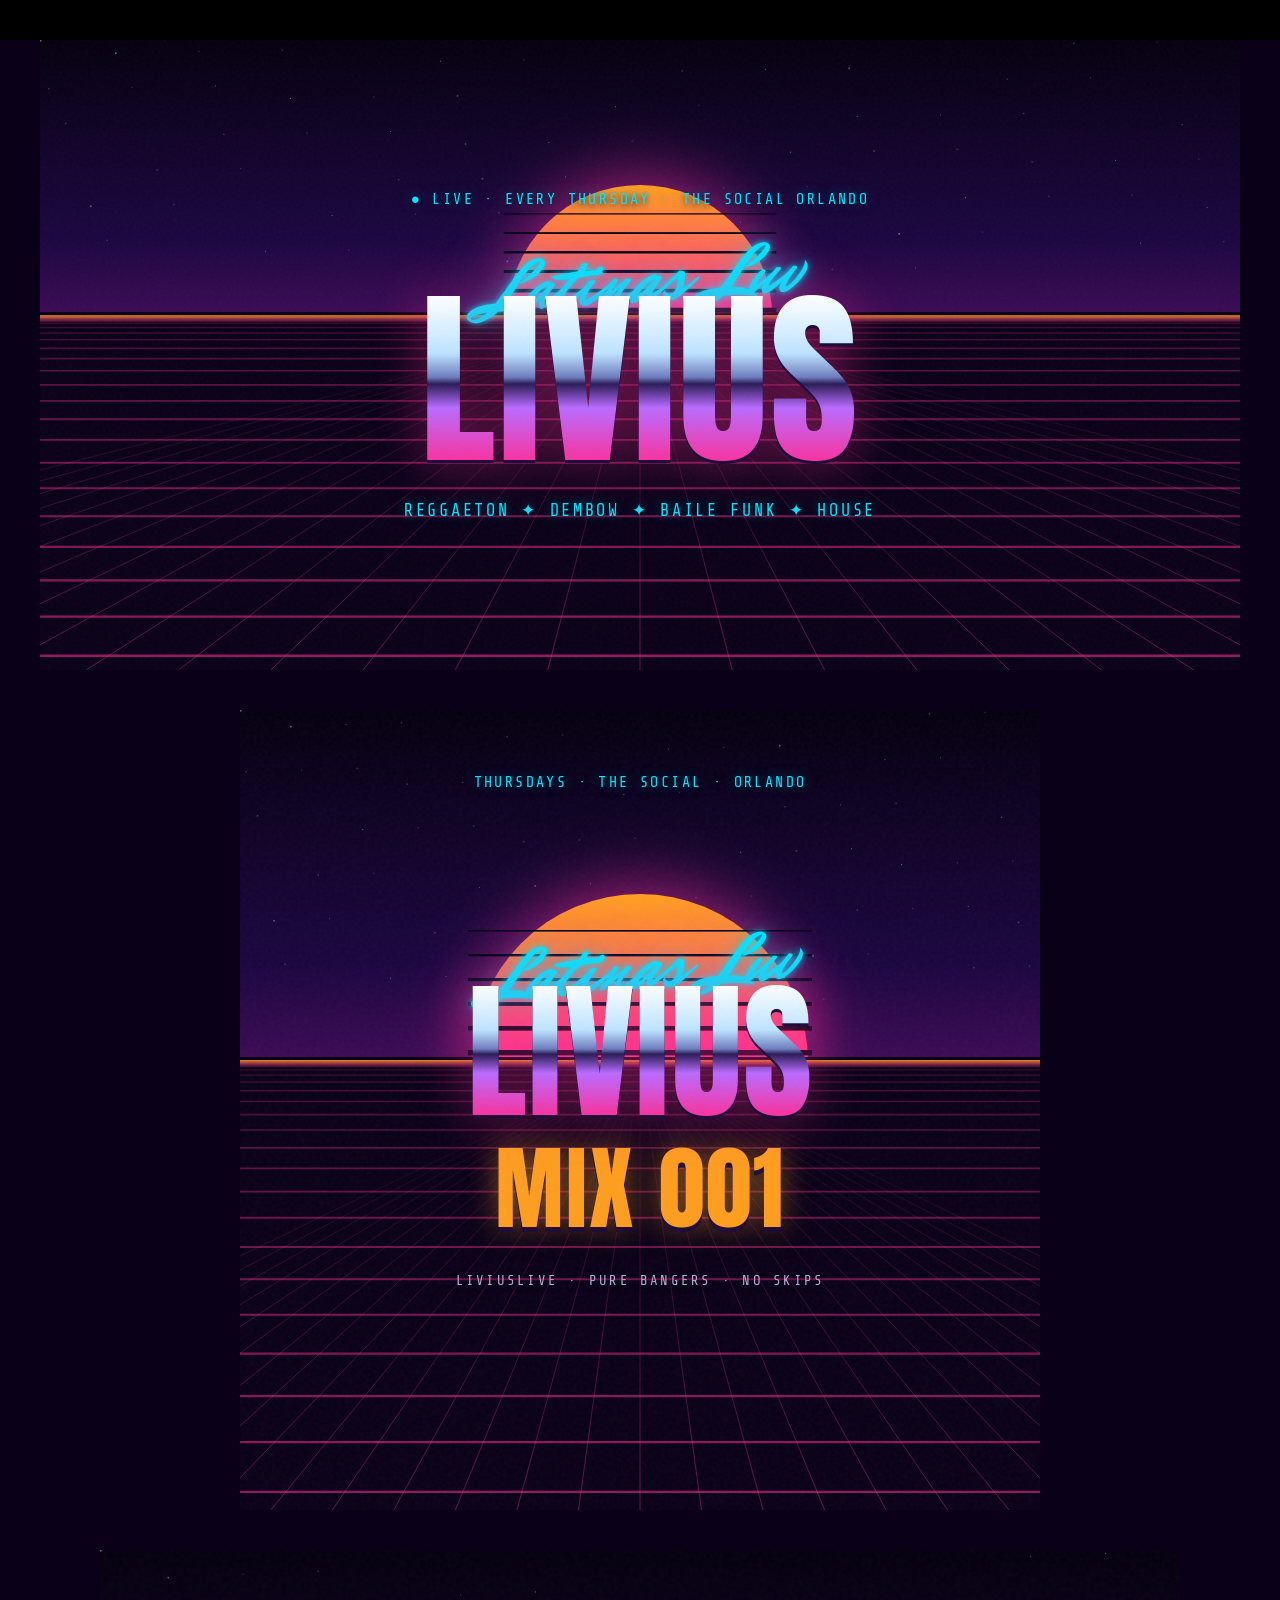
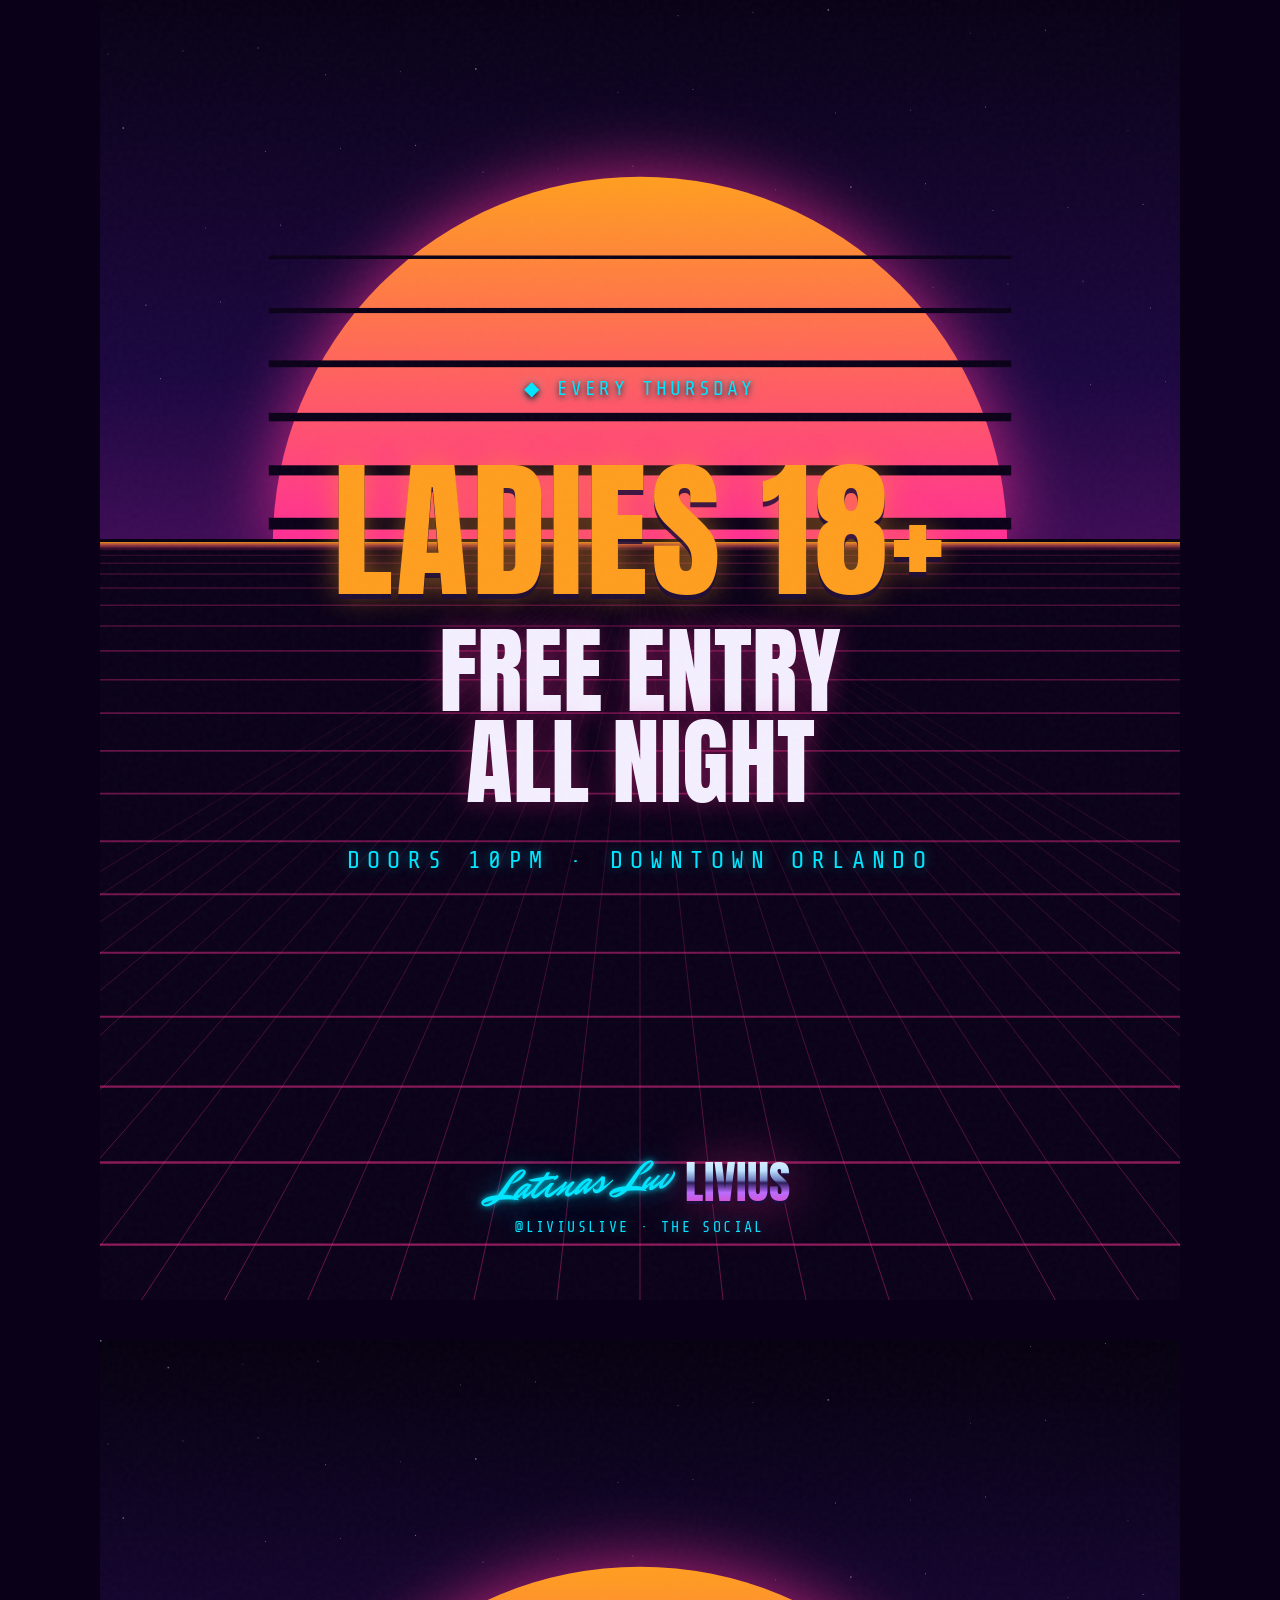
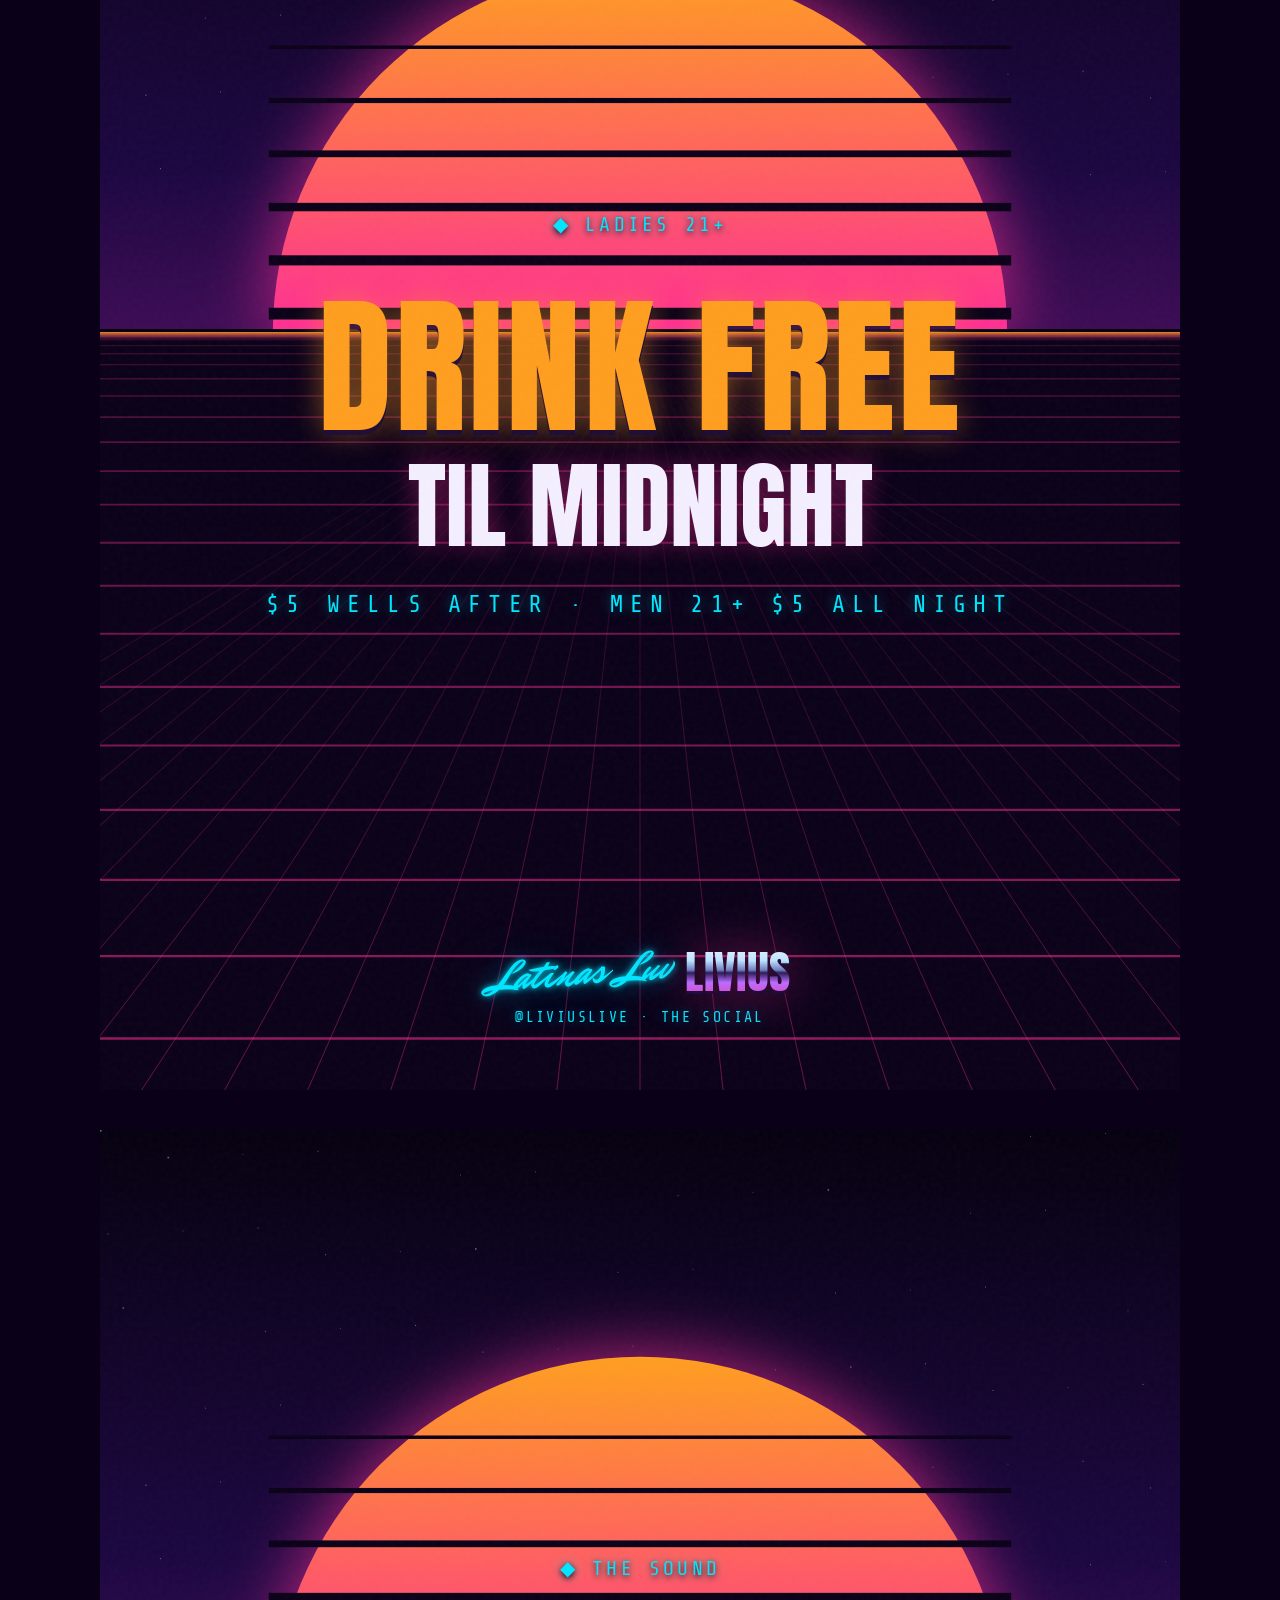
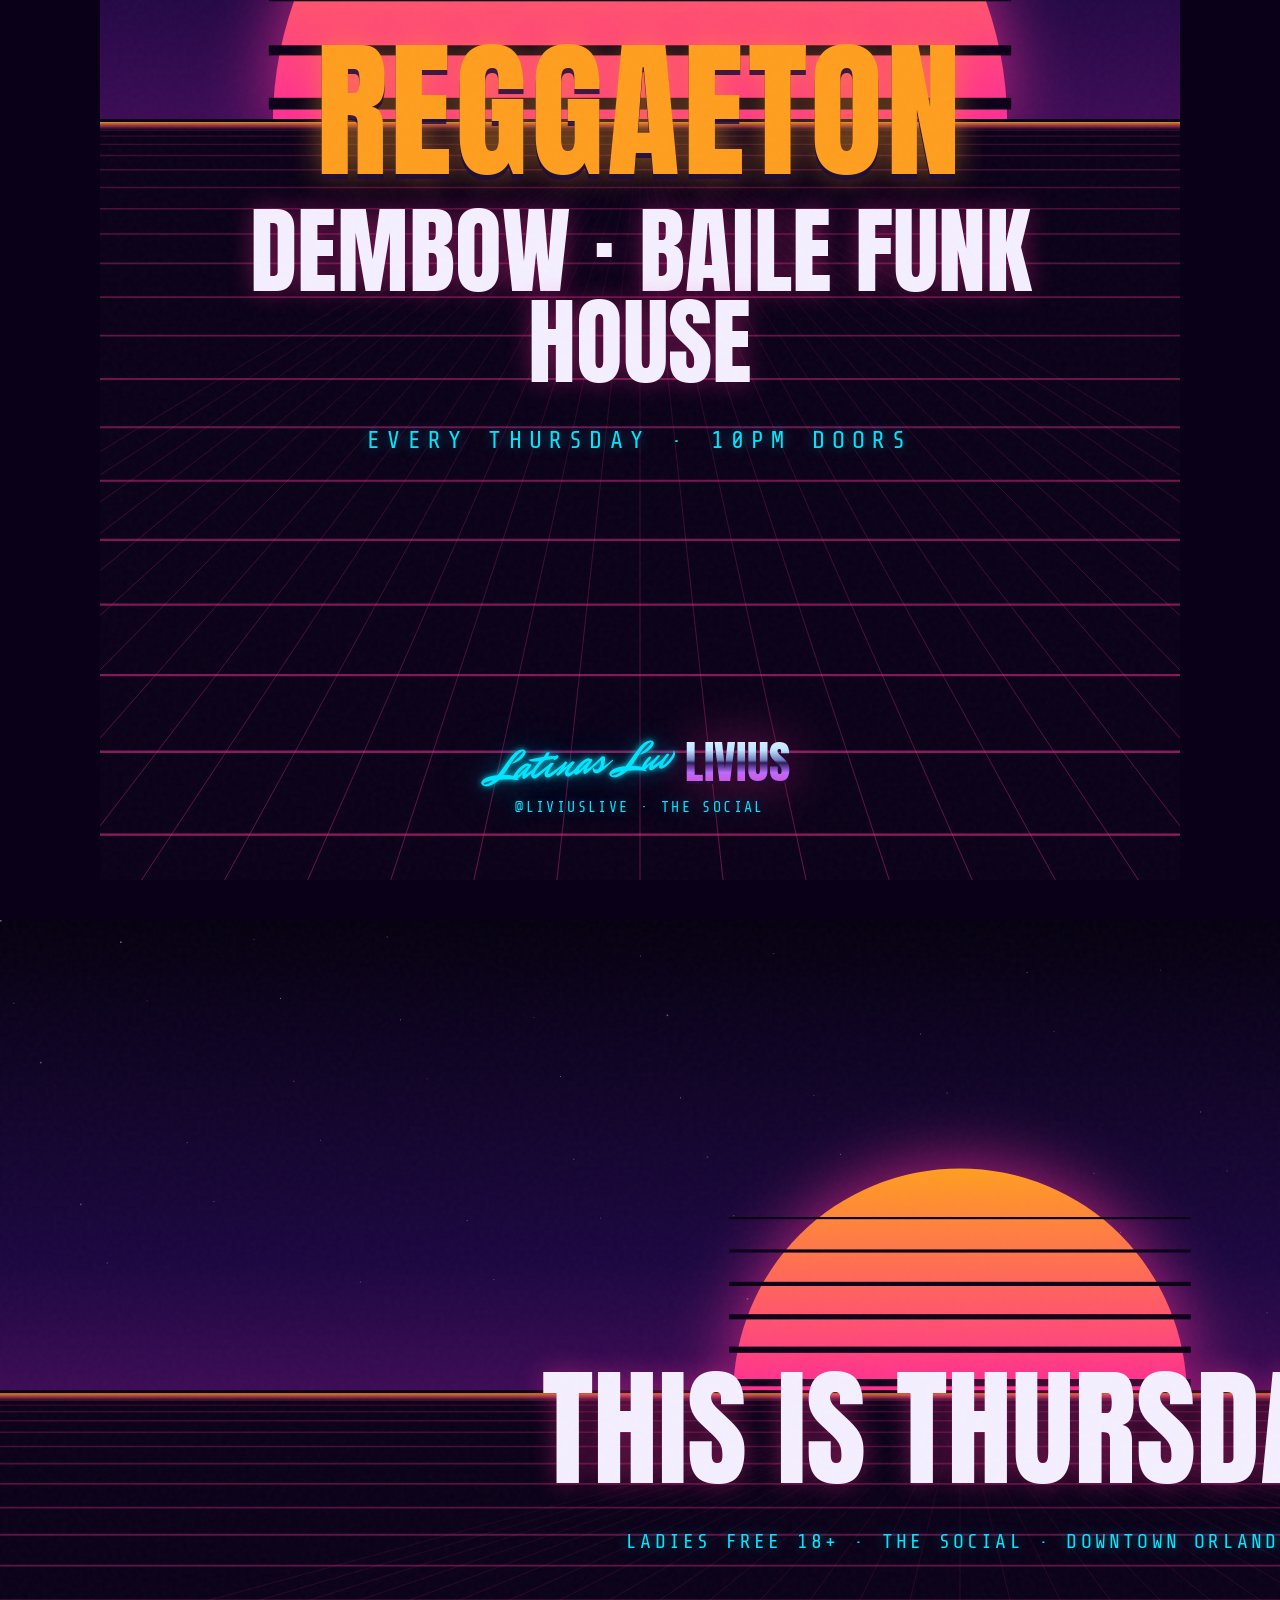
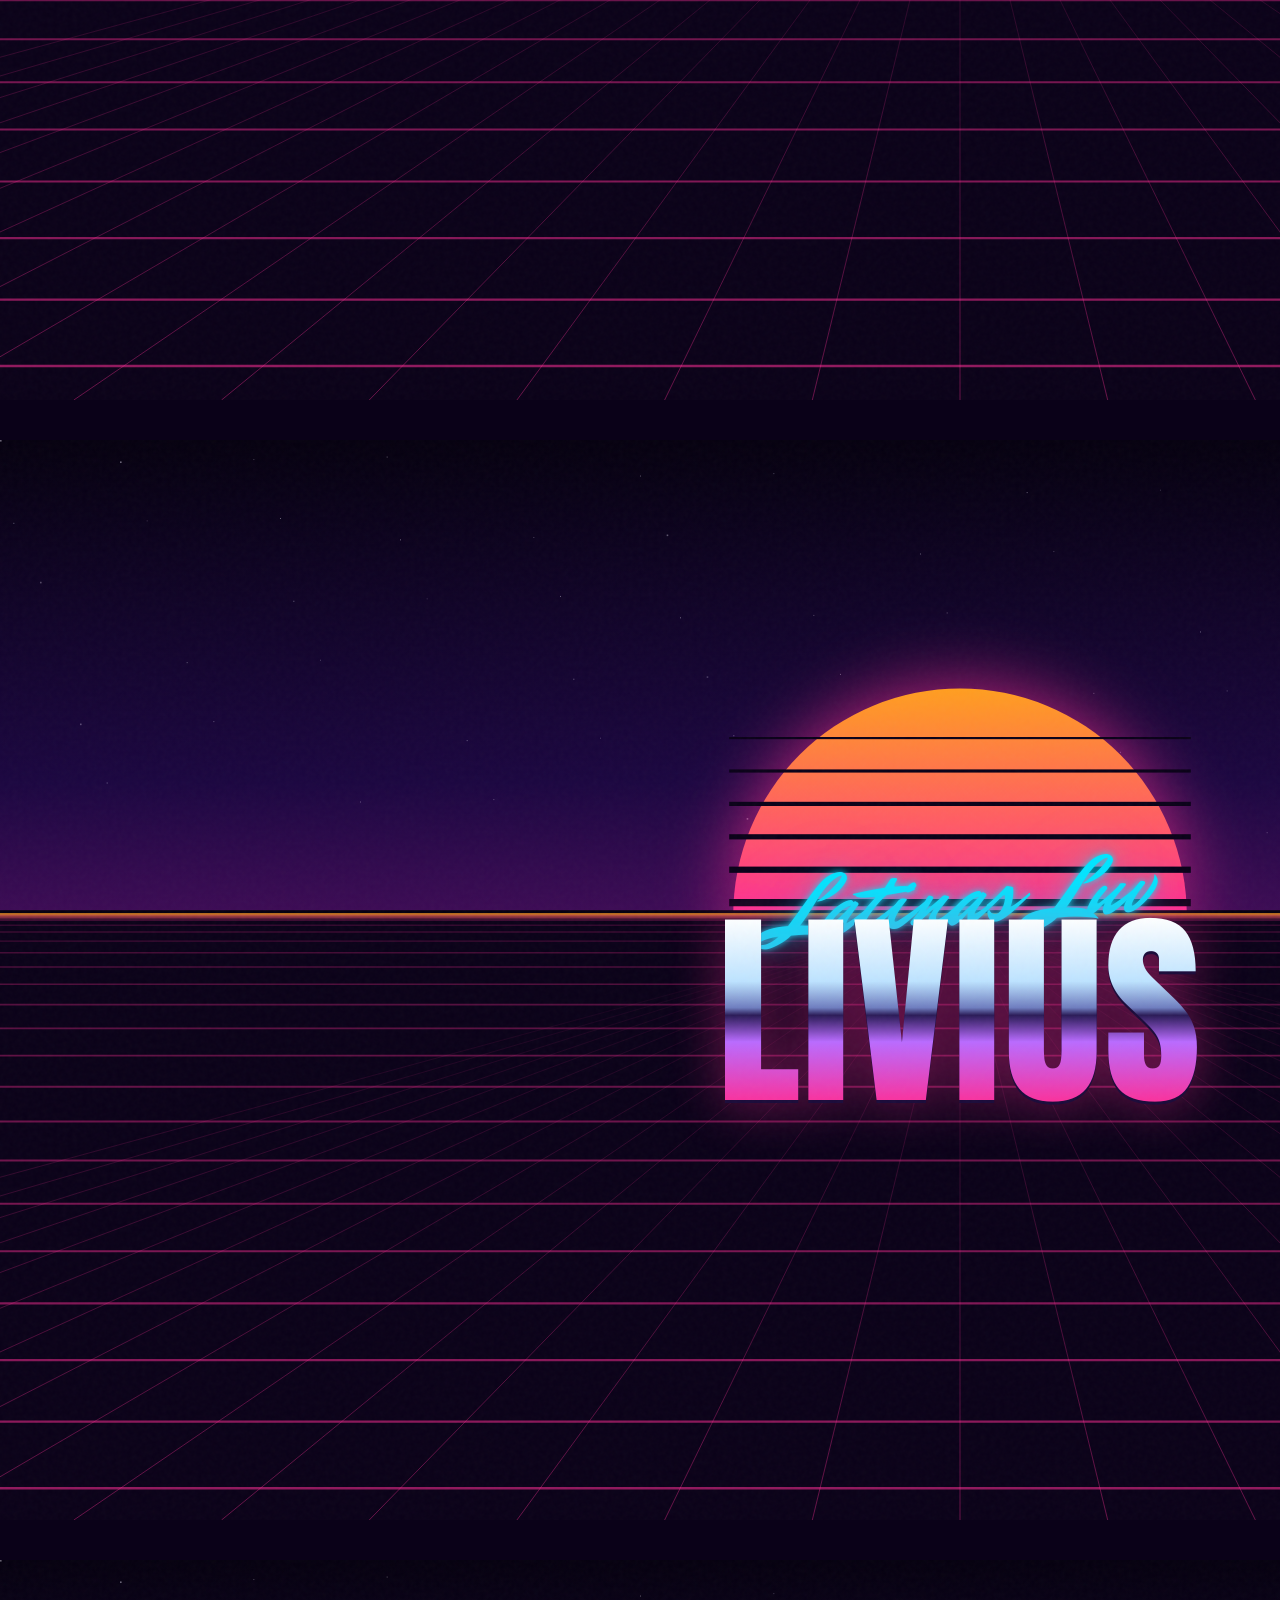
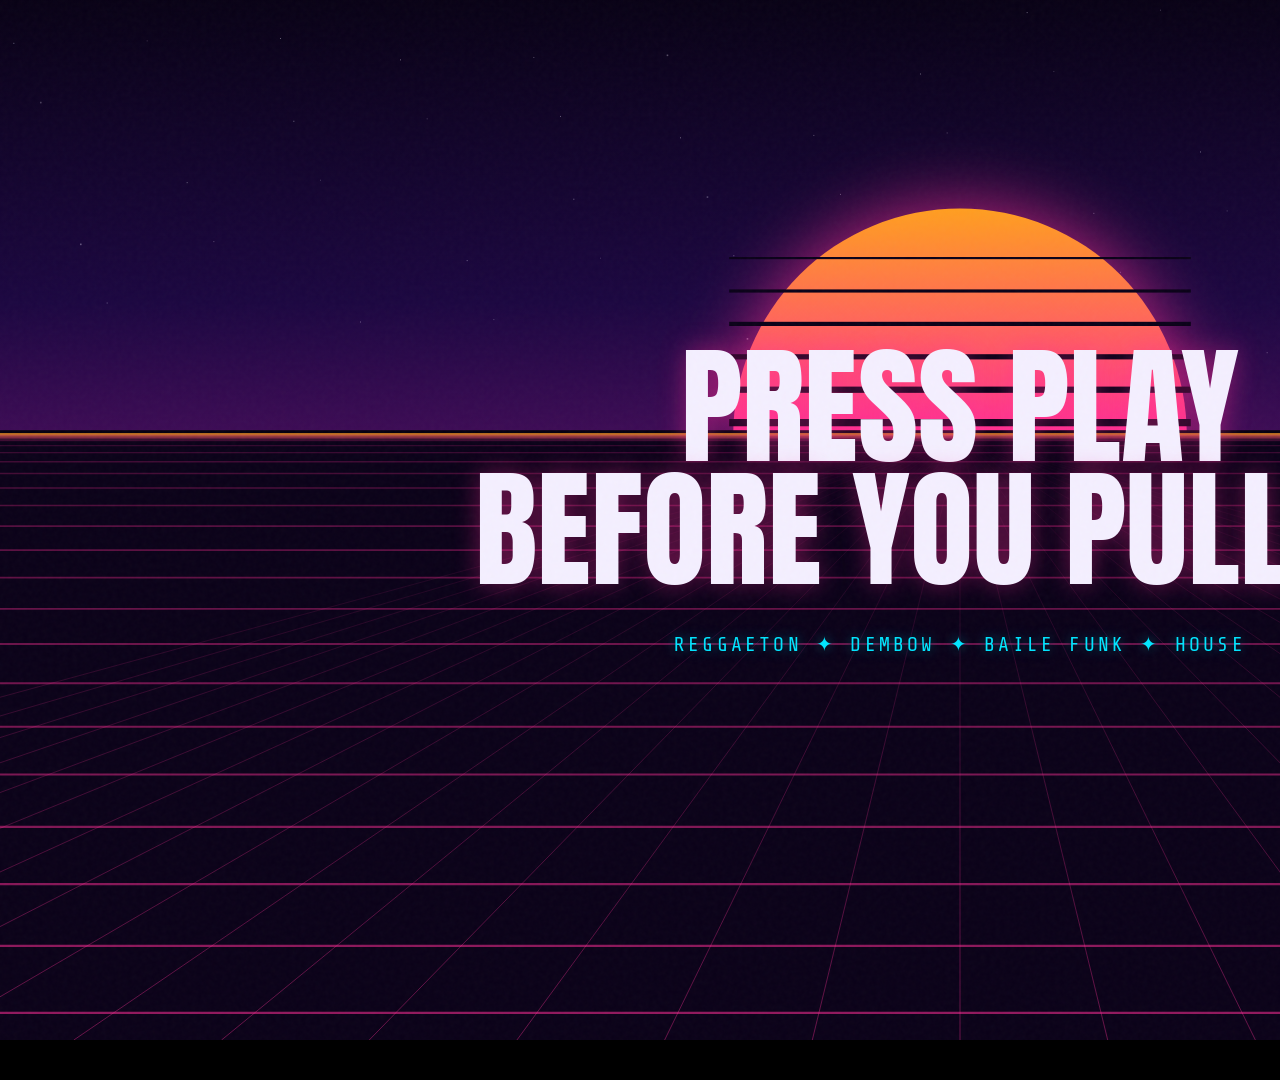
==== commit 2364b275: "fix: Latinas Luv Livius spelling across site, graphics, kit" ====
--- a/kit/art/boards.html
+++ b/kit/art/boards.html
@@ -74,7 +74,7 @@
   <canvas data-grid></canvas><div class="b-grain"></div>
   <div class="b-inner">
     <div class="mono top">● LIVE · EVERY THURSDAY · THE SOCIAL ORLANDO</div>
-    <div class="script">Latinas Love</div>
+    <div class="script">Latinas Luv</div>
     <div class="chrome">LIVIUS</div>
     <div class="mono bottom">REGGAETON ✦ DEMBOW ✦ BAILE FUNK ✦ HOUSE</div>
   </div>
@@ -84,7 +84,7 @@
   <canvas data-grid></canvas><div class="b-grain"></div>
   <div class="b-inner">
     <div class="mono top">THURSDAYS · THE SOCIAL · ORLANDO</div>
-    <div class="script">Latinas Love</div>
+    <div class="script">Latinas Luv</div>
     <div class="chrome">LIVIUS</div>
     <div class="sunset mix">MIX 001</div>
     <div class="mono dim bottom">LIVIUSLIVE · PURE BANGERS · NO SKIPS</div>
@@ -99,7 +99,7 @@
     <div class="white l2">FREE ENTRY<br>ALL NIGHT</div>
     <div class="mono l3">DOORS 10PM · DOWNTOWN ORLANDO</div>
   </div>
-  <div class="foot"><span class="script">Latinas Love</span><span class="chrome" style="font-size:46px">LIVIUS</span><span class="mono">@LIVIUSLIVE · THE SOCIAL</span></div>
+  <div class="foot"><span class="script">Latinas Luv</span><span class="chrome" style="font-size:46px">LIVIUS</span><span class="mono">@LIVIUSLIVE · THE SOCIAL</span></div>
 </div>
 
 <div class="board deal" id="b-deal-2">
@@ -110,7 +110,7 @@
     <div class="white l2">TIL MIDNIGHT</div>
     <div class="mono l3">$5 WELLS AFTER · MEN 21+ $5 ALL NIGHT</div>
   </div>
-  <div class="foot"><span class="script">Latinas Love</span><span class="chrome" style="font-size:46px">LIVIUS</span><span class="mono">@LIVIUSLIVE · THE SOCIAL</span></div>
+  <div class="foot"><span class="script">Latinas Luv</span><span class="chrome" style="font-size:46px">LIVIUS</span><span class="mono">@LIVIUSLIVE · THE SOCIAL</span></div>
 </div>
 
 <div class="board deal" id="b-deal-3">
@@ -121,7 +121,7 @@
     <div class="white l2">DEMBOW · BAILE FUNK<br>HOUSE</div>
     <div class="mono l3">EVERY THURSDAY · 10PM DOORS</div>
   </div>
-  <div class="foot"><span class="script">Latinas Love</span><span class="chrome" style="font-size:46px">LIVIUS</span><span class="mono">@LIVIUSLIVE · THE SOCIAL</span></div>
+  <div class="foot"><span class="script">Latinas Luv</span><span class="chrome" style="font-size:46px">LIVIUS</span><span class="mono">@LIVIUSLIVE · THE SOCIAL</span></div>
 </div>
 
 <div class="board still" id="b-still-1">
@@ -135,7 +135,7 @@
 <div class="board still" id="b-still-2">
   <canvas data-grid></canvas><div class="b-grain"></div>
   <div class="b-inner">
-    <div class="script">Latinas Love</div>
+    <div class="script">Latinas Luv</div>
     <div class="chrome">LIVIUS</div>
   </div>
 </div>
